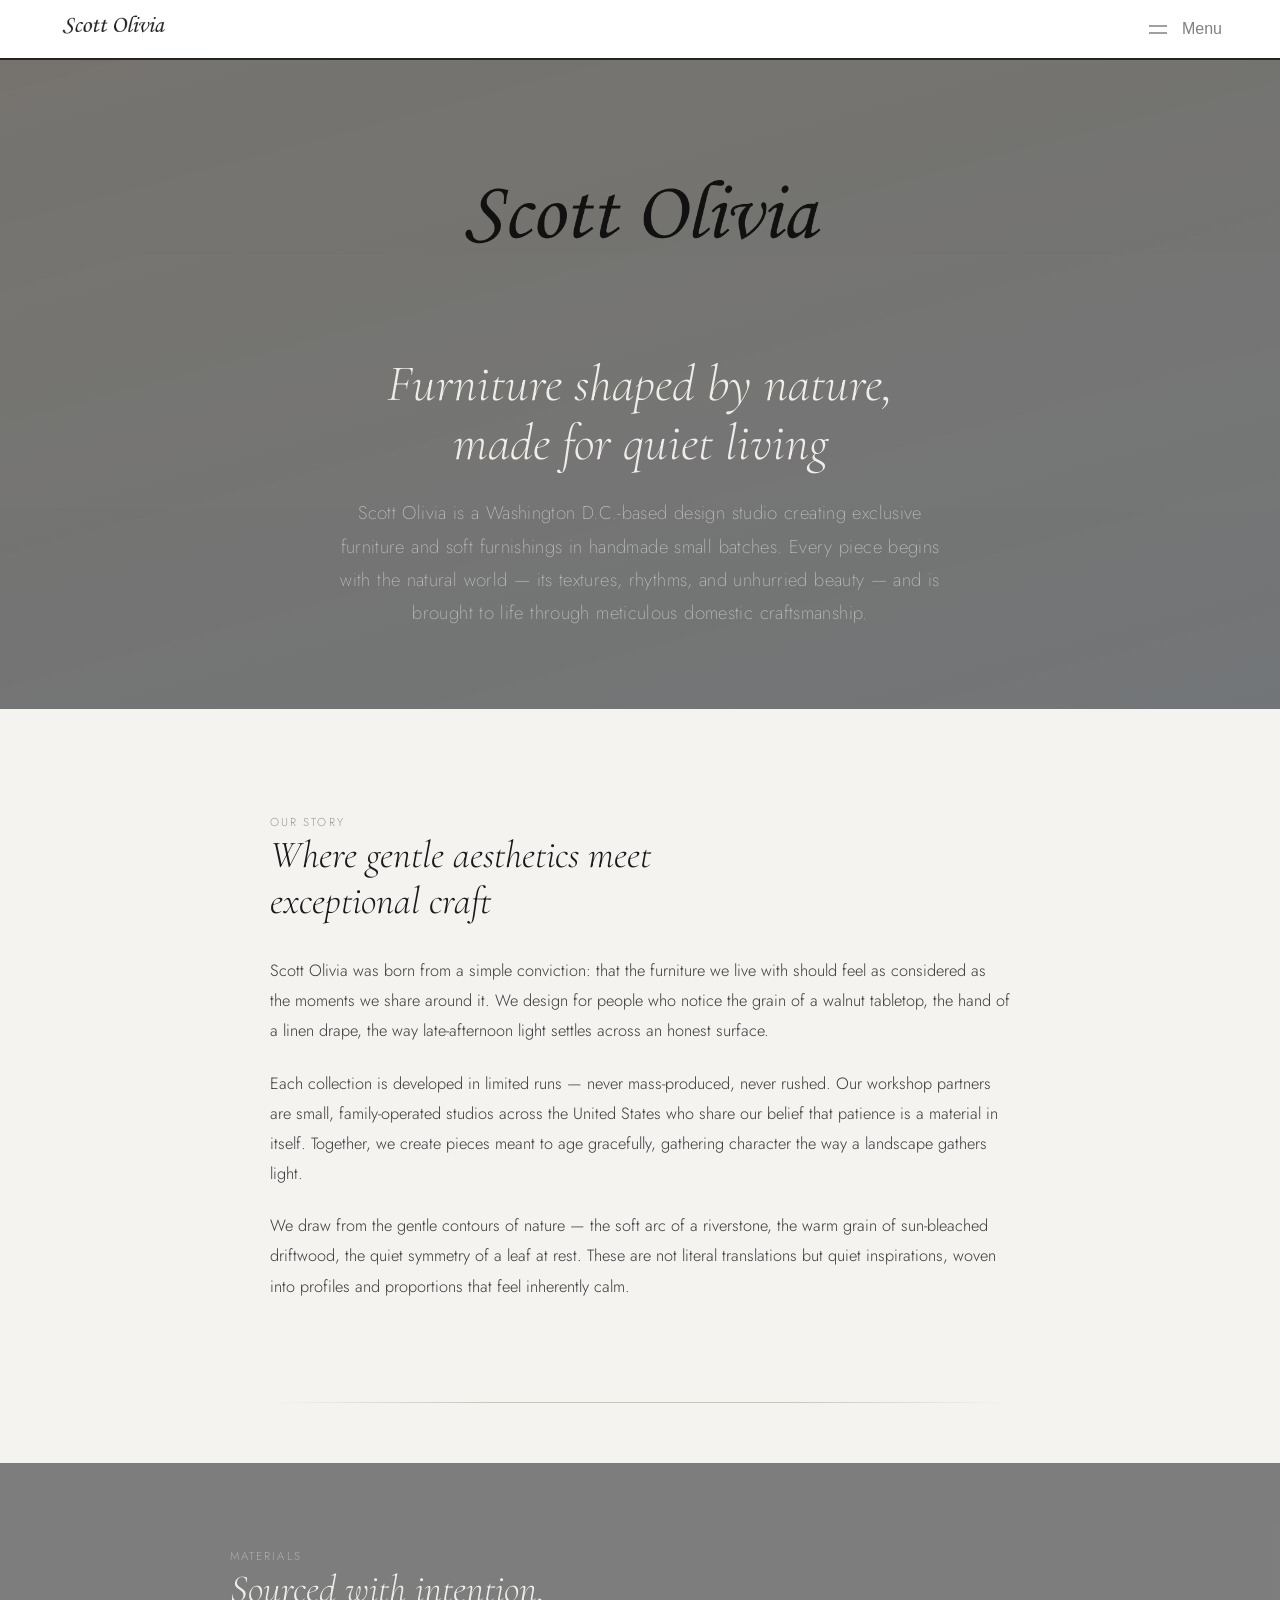
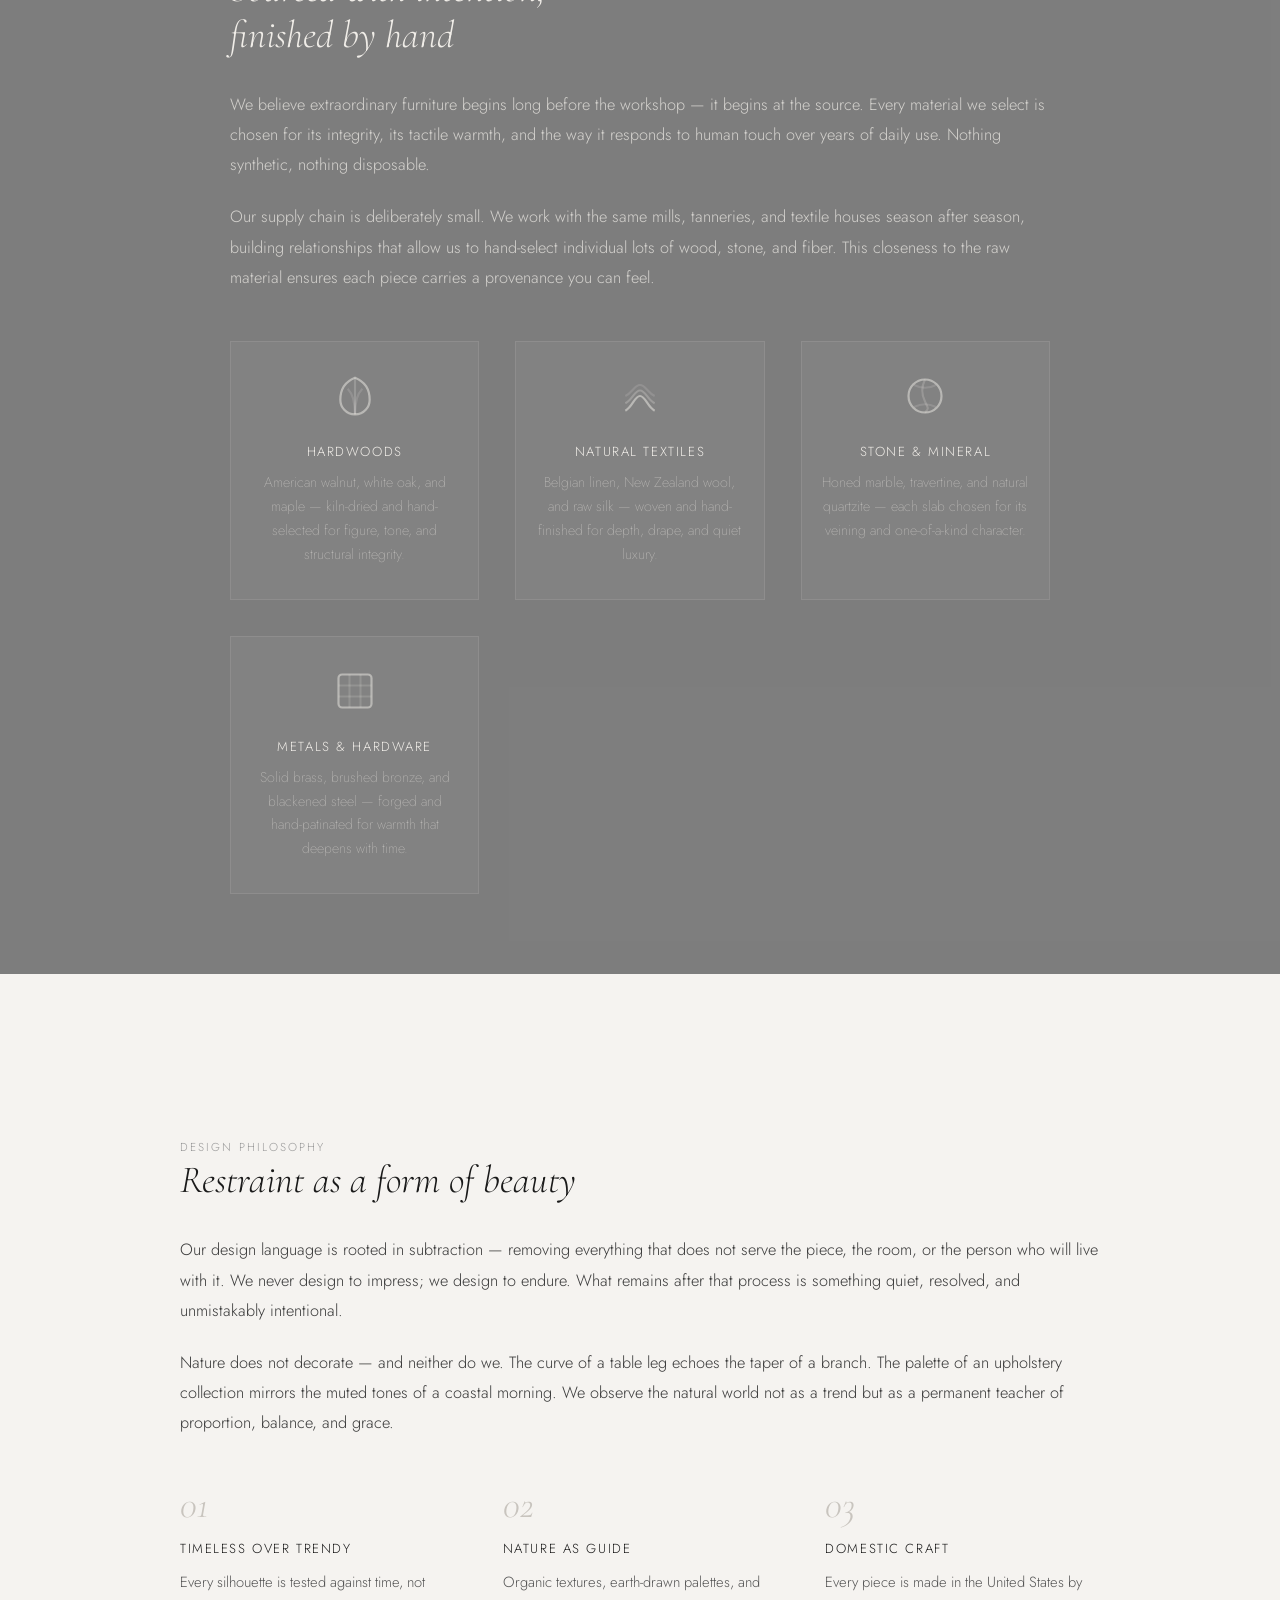
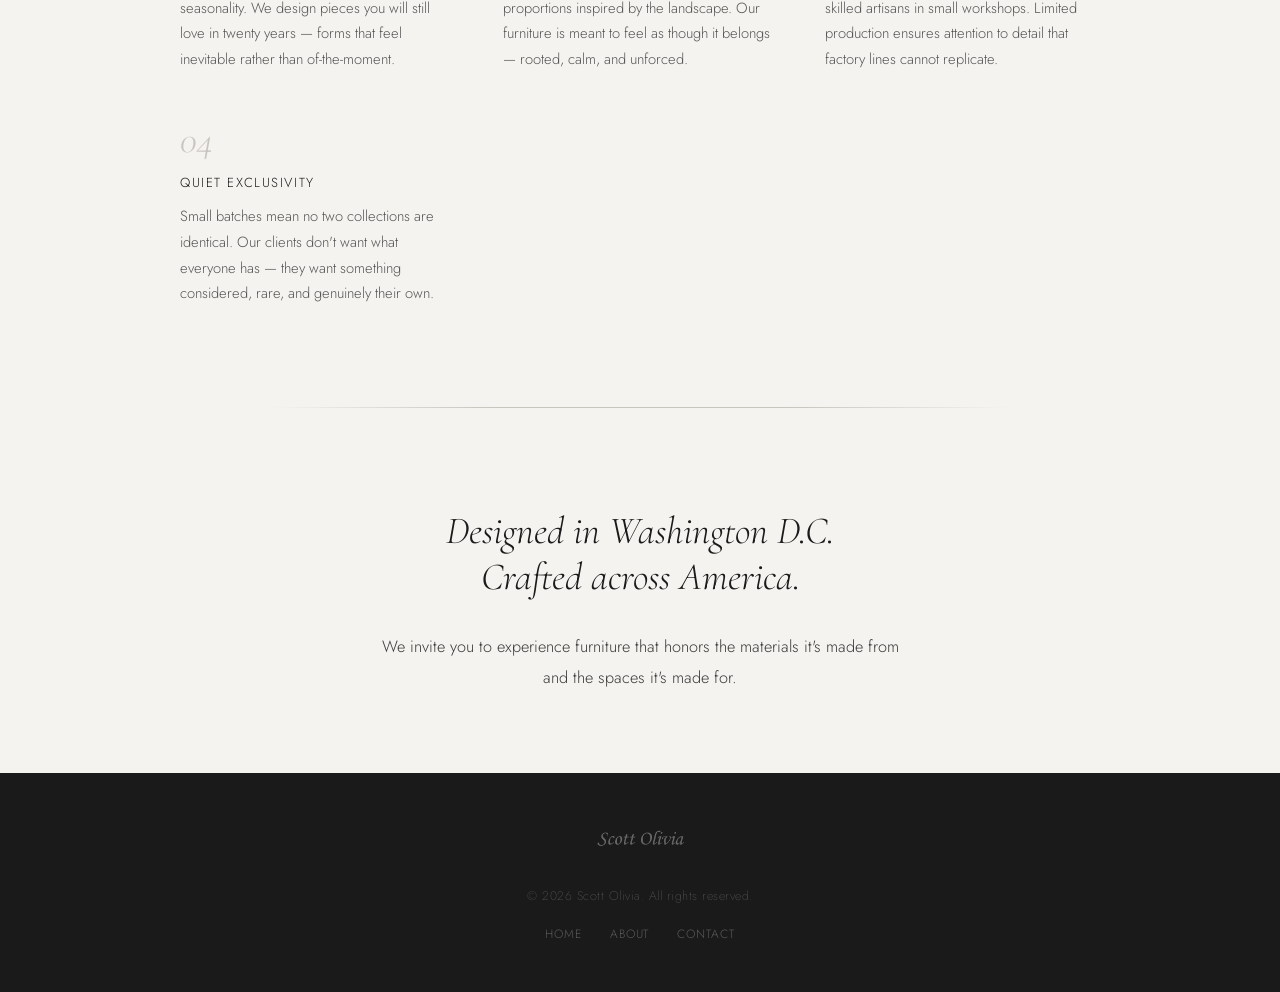
==== about.html @ 2b9fad5e "mobile stable" ====
<!DOCTYPE html>
<html lang="en">
<head>
  <meta charset="UTF-8">
  <meta name="viewport" content="width=device-width, initial-scale=1.0">
  <title>About — Scott Olivia</title>
  <link rel="preconnect" href="https://fonts.googleapis.com">
  <link rel="preconnect" href="https://fonts.gstatic.com" crossorigin>
  <link href="https://fonts.googleapis.com/css2?family=Cormorant+Garamond:ital,wght@0,300;0,400;1,300;1,400&family=Jost:wght@200;300;400&display=swap" rel="stylesheet">

  <style>
    *, *::before, *::after { box-sizing: border-box; margin: 0; padding: 0; -webkit-tap-highlight-color: transparent; }
    html { scroll-behavior: smooth; }
    body {
      font-family: 'Jost', sans-serif;
      font-weight: 300;
      background: #f5f3f0;
      color: #1c1c1c;
      -webkit-font-smoothing: antialiased;
    }

    @keyframes fadeUp {
      from { opacity: 0; transform: translateY(24px); }
      to   { opacity: 1; transform: translateY(0); }
    }

    /* ── MOBILE OVERLAY MENU ── */
    .mobile-overlay {
      display: none;
      position: fixed; inset: 0; z-index: 300;
      background: rgba(30,28,26,0.97);
      flex-direction: column;
      align-items: center;
      justify-content: center;
      gap: 32px;
      opacity: 0;
      transition: opacity 0.3s ease;
      pointer-events: none;
    }
    .mobile-overlay.open {
      opacity: 1;
      pointer-events: all;
    }
    .mobile-overlay a {
      font-family: 'Cormorant Garamond', serif;
      font-style: italic; font-weight: 300;
      font-size: 1.8rem;
      color: #f0ede8;
      text-decoration: none;
      opacity: 0;
      transform: translateY(12px);
      transition: opacity 0.3s ease, transform 0.3s ease, color 0.2s;
    }
    .mobile-overlay.open a {
      opacity: 1;
      transform: translateY(0);
    }
    .mobile-overlay.open a:nth-child(1) { transition-delay: 0.08s; }
    .mobile-overlay.open a:nth-child(2) { transition-delay: 0.14s; }
    .mobile-overlay.open a:nth-child(3) { transition-delay: 0.20s; }
    .mobile-overlay.open a:nth-child(4) { transition-delay: 0.26s; }
    .mobile-overlay a:hover { color: rgba(240,237,232,0.6); }
    .mobile-overlay__close {
      position: absolute; top: 18px; right: 20px;
      background: none; border: none; cursor: pointer;
      color: rgba(240,237,232,0.5); padding: 8px;
      transition: color 0.2s;
    }
    .mobile-overlay__close:hover { color: #f0ede8; }
    .mobile-overlay__close svg { width: 24px; height: 24px; }

    /* ── MOBILE HAMBURGER (hidden on desktop) ── */
    .mobile-menu-btn {
      display: none;
      background: none; border: none; cursor: pointer;
      padding: 8px; color: #808080;
    }
    .mobile-menu-btn svg { width: 22px; height: 22px; }

    /* ── NAV ── */
    nav {
      position: fixed; top: 0; left: 0; right: 0; z-index: 200;
      height: 60px; padding: 0 48px;
      display: flex; align-items: center; justify-content: space-between;
      background-color: rgba(255,255,255,0.97);
      border-bottom: 2px solid #242424;
    }
    .nav__logo { display: flex; align-items: center; }
    .nav__logo a { display: flex; align-items: center; text-decoration: none; }
    .nav__logo img { width: 130px; filter: brightness(0); opacity: 0.88; }
    .nav__links { display: flex; align-items: center; gap: 16px; list-style: none; font-family: sans-serif; color: #626262; }
    .nav-menu {
      display: flex; align-items: center; gap: 30px;
      overflow: hidden; max-width: 0; opacity: 0;
      transition: max-width 0.38s ease, opacity 0.38s ease;
      white-space: nowrap;
    }
    .nav-menu.open { max-width: 520px; opacity: 1; }
    .nav-menu a {
      color: #808080; text-decoration: none;
      opacity: 0; transition: opacity 0.18s ease 0.1s;
      font-size: 15px;
    }
    .nav-menu a:hover { color: #1c1c1c; }
    .nav-menu.open a { opacity: 1; }
    .menu-toggle {
      border: none; background: none; color: #808080;
      cursor: pointer; display: inline-flex; align-items: center;
    }
    .menu-toggle:focus-visible { outline: 1px solid #242424; outline-offset: 3px; }
    .menu-text-open { margin: 0 10px 0 0; display: inline-block; float: left; font-size: 16px; }
    .menu-toggle .hamburger {
      width: 18px; height: 9px; position: relative;
      display: inline-block; color: #a0a0a0; margin: 2px 15px 0 0;
    }
    .menu-toggle .hamburger::before,
    .menu-toggle .hamburger::after {
      content: ''; position: absolute; left: 0; width: 100%; height: 2px;
      background: currentColor; transition: transform 0.25s ease, top 0.25s ease, left 0.25s ease;
      transform-origin: center;
    }
    .menu-toggle .hamburger::before { top: 0; }
    .menu-toggle .hamburger::after { bottom: 0; }
    .menu-toggle.open .hamburger::before { top: 50%; left: 2px; transform: translateY(-50%) rotate(90deg); }
    .menu-toggle.open .hamburger::after { top: 50%; left: 10px; transform: translateY(-50%) rotate(90deg); }

    /* ── PAGE CONTENT ── */
    .page { padding-top: 60px; }

        @media screen and (min-width: 2400px) {
            .hero__logo {
                    max-width: 550px !important;
            }
        }

    /* ── HERO ── */
    .hero {
      position: relative;
      min-height: 70vh;
      display: flex;
      align-items: center;
      justify-content: center;
      background: rgb(120 120 120 / 95%);
      overflow: hidden;
    }
    .hero::before {
      content: '';
      position: absolute; inset: 0;
      background: linear-gradient(165deg, rgba(85,71,44,0.18) 0%, rgba(44,66,85,0.12) 100%);
      z-index: 1;
    }
    .hero__content {
      position: relative; z-index: 2;
      text-align: center;
      max-width: 680px;
      padding: 80px 32px;
      animation: fadeUp 1.2s 0.1s cubic-bezier(0.22, 1, 0.36, 1) both;
    }
    .hero__logo {
      display: block; width: 100%; max-width: 452px; margin: 0 auto 40px;
      filter: brightness(0); opacity: 0.85;
    }
    .hero__title {
      font-family: 'Cormorant Garamond', serif;
      font-weight: 300; font-style: italic;
      font-size: clamp(2.2rem, 4vw, 3.4rem);
      color: #f0ede8;
      line-height: 1.15;
      margin-bottom: 24px;
    }
    .hero__subtitle {
      font-family: 'Jost', sans-serif;
      font-weight: 200;
      font-size: clamp(1rem, 1.6vw, 1.15rem);
      color: rgba(240,237,232,0.7);
      line-height: 1.8;
      letter-spacing: 0.02em;
    }

    /* ── SECTIONS ── */
    .section {
      max-width: 820px;
      margin: 0 auto;
      padding: 100px 40px;
      animation: fadeUp 0.8s cubic-bezier(0.22, 1, 0.36, 1) both;
    }
    .section--wide {
      max-width: 1000px;
    }
    .section__label {
      font-family: 'Jost', sans-serif;
      font-weight: 300;
      font-size: 0.72rem;
      letter-spacing: 0.18em;
      text-transform: uppercase;
      color: #999;
      margin-bottom: 18px;
    }
    .section__heading {
      font-family: 'Cormorant Garamond', serif;
      font-weight: 300; font-style: italic;
      font-size: clamp(1.8rem, 3vw, 2.6rem);
      line-height: 1.2;
      color: #1a1a1a;
      margin-bottom: 32px;
    }
    .section__text {
      font-family: 'Jost', sans-serif;
      font-weight: 300;
      font-size: 1.02rem;
      line-height: 1.85;
      color: #3a3a3a;
      margin-bottom: 22px;
    }
    .section__text:last-child { margin-bottom: 0; }

    /* ── DIVIDER ── */
    .divider {
      max-width: 820px;
      margin: 0 auto;
      padding: 0 40px;
    }
    .divider__line {
      height: 1px;
      background: linear-gradient(90deg, transparent, #c8c4be 30%, #c8c4be 70%, transparent);
    }

    /* ── HIGHLIGHT BAND ── */
    .band {
      background: rgb(120 120 120 / 95%);
      padding: 80px 40px;
      margin: 60px 0;
    }
    .band__inner {
      max-width: 820px;
      margin: 0 auto;
    }
    .band .section__label { color: rgba(240,237,232,0.45); }
    .band .section__heading { color: #f0ede8; }
    .band .section__text { color: rgba(240,237,232,0.75); }

    /* ── MATERIALS GRID ── */
    .materials-grid {
      display: grid;
      grid-template-columns: repeat(auto-fit, minmax(220px, 1fr));
      gap: 36px;
      margin-top: 48px;
    }
    .material-card {
      text-align: center;
      padding: 32px 20px;
      border: 1px solid rgba(240,237,232,0.1);
      background: rgba(255,255,255,0.04);
      transition: background 0.3s;
    }
    .material-card:hover {
      background: rgba(255,255,255,0.08);
    }
    .material-card__icon {
      width: 44px; height: 44px; margin: 0 auto 18px;
      color: rgba(240,237,232,0.5);
    }
    .material-card__name {
      font-family: 'Jost', sans-serif;
      font-weight: 300;
      font-size: 0.82rem;
      letter-spacing: 0.12em;
      text-transform: uppercase;
      color: #f0ede8;
      margin-bottom: 10px;
    }
    .material-card__desc {
      font-family: 'Jost', sans-serif;
      font-weight: 200;
      font-size: 0.88rem;
      line-height: 1.7;
      color: rgba(240,237,232,0.55);
    }

    /* ── PHILOSOPHY PILLARS ── */
    .pillars {
      display: grid;
      grid-template-columns: repeat(auto-fit, minmax(200px, 1fr));
      gap: 48px;
      margin-top: 48px;
    }
    .pillar__number {
      font-family: 'Cormorant Garamond', serif;
      font-weight: 300; font-style: italic;
      font-size: 2.4rem;
      color: #c8c4be;
      line-height: 1;
      margin-bottom: 14px;
    }
    .pillar__title {
      font-family: 'Jost', sans-serif;
      font-weight: 300;
      font-size: 0.82rem;
      letter-spacing: 0.12em;
      text-transform: uppercase;
      color: #1a1a1a;
      margin-bottom: 12px;
    }
    .pillar__text {
      font-family: 'Jost', sans-serif;
      font-weight: 300;
      font-size: 0.92rem;
      line-height: 1.75;
      color: #555;
    }

    /* ── SPECIAL TEXT ── */
    .special-text-one {
      background-color: #55472c73;
      padding: 3px 6px;
      border-radius: 8px;
      color: #ffffff91;
    }
    .special-text-two {
      background-color: #2c425573;
      padding: 3px 6px;
      border-radius: 8px;
      color: #ffffff91;
    }

    /* ── FOOTER ── */
    .site-footer {
      background: #1a1a1a;
      padding: 48px 40px;
      text-align: center;
    }
    .footer__logo {
      width: 110px;
      filter: brightness(0) invert(1);
      opacity: 0.35;
      margin-bottom: 18px;
    }
    .footer__text {
      font-family: 'Jost', sans-serif;
      font-weight: 200;
      font-size: 0.78rem;
      color: rgba(240,237,232,0.3);
      letter-spacing: 0.04em;
    }
    .footer__links {
      margin-top: 16px;
      display: flex;
      justify-content: center;
      gap: 28px;
      list-style: none;
    }
    .footer__links a {
      font-family: 'Jost', sans-serif;
      font-weight: 300;
      font-size: 0.75rem;
      letter-spacing: 0.08em;
      text-transform: uppercase;
      color: rgba(240,237,232,0.3);
      text-decoration: none;
      transition: color 0.2s;
    }
    .footer__links a:hover { color: rgba(240,237,232,0.6); }

    /* ── RESPONSIVE ── */
    @media (max-width: 900px) {
      .section { padding: 64px 28px; }
      .band { padding: 56px 28px; }
      .materials-grid { grid-template-columns: 1fr 1fr; gap: 24px; }
      .pillars { grid-template-columns: 1fr; gap: 36px; }
    }
    @media (max-width: 640px) {
      nav { padding: 0 20px; height: 54px; }
      .nav__links { display: none; }
      .mobile-menu-btn { display: flex; align-items: center; }
      .mobile-overlay { display: flex; }
      .hero { min-height: 55vh; }
      .hero__content { padding: 56px 24px; }
      .section { padding: 48px 20px; }
      .band { padding: 40px 20px; }
      .materials-grid { grid-template-columns: 1fr; gap: 20px; }
    }
  </style>
</head>
<body>

  <nav>
    <span class="nav__logo"><a href="big-screen.html"><img src="logo/big-text.png" alt="Scott Olivia"></a></span>
    <button class="mobile-menu-btn" id="mobileMenuBtn" aria-label="Open menu">
      <svg viewBox="0 0 24 24" fill="none" stroke="currentColor" stroke-width="2" stroke-linecap="round">
        <line x1="3" y1="6" x2="21" y2="6"/><line x1="3" y1="12" x2="21" y2="12"/><line x1="3" y1="18" x2="21" y2="18"/>
      </svg>
    </button>
    <ul class="nav__links">
      <li>
        <div class="nav-menu" id="mainMenu" aria-expanded="false">
          <a href="#about">About</a>
          <a href="#materials">Materials</a>
          <a href="#design-philosophy">Design Philosophy</a>
          <a href="contact.html">Contact</a>
        </div>
      </li>
      <li>
        <button class="menu-toggle" id="menuToggle" aria-expanded="false" aria-controls="mainMenu">
          <span class="hamburger"></span>
          <span class="menu-text-open">Menu</span>
        </button>
      </li>
    </ul>
  </nav>

  <!-- Mobile fullscreen overlay menu -->
  <div class="mobile-overlay" id="mobileOverlay">
    <button class="mobile-overlay__close" id="mobileOverlayClose" aria-label="Close menu">
      <svg viewBox="0 0 24 24" fill="none" stroke="currentColor" stroke-width="2" stroke-linecap="round">
        <line x1="18" y1="6" x2="6" y2="18"/><line x1="6" y1="6" x2="18" y2="18"/>
      </svg>
    </button>
    <a href="#about">About</a>
    <a href="#materials">Materials</a>
    <a href="#design-philosophy">Design Philosophy</a>
    <a href="contact.html">Contact</a>
  </div>

  <div class="page">

    <!-- ═══════════ HERO ═══════════ -->
    <section class="hero" id="about">
      <div class="hero__content">
        <img class="hero__logo" src="logo/big-text.png" alt="Scott Olivia">
        <h1 class="hero__title">Furniture shaped by nature,<br>made for quiet living</h1>
        <p class="hero__subtitle">Scott Olivia is a Washington D.C.-based design studio creating exclusive furniture and soft furnishings in handmade small batches. Every piece begins with the natural world — its textures, rhythms, and unhurried beauty — and is brought to life through meticulous domestic craftsmanship.</p>
      </div>
    </section>

    <!-- ═══════════ OUR STORY ═══════════ -->
    <section class="section" id="our-story">
      <span class="section__label">Our Story</span>
      <h2 class="section__heading">Where gentle aesthetics meet <br>exceptional craft</h2>
      <p class="section__text">Scott Olivia was born from a simple conviction: that the furniture we live with should feel as considered as the moments we share around it. We design for people who notice the grain of a walnut tabletop, the hand of a linen drape, the way late-afternoon light settles across an honest surface.</p>
      <p class="section__text">Each collection is developed in limited runs — never mass-produced, never rushed. Our workshop partners are small, family-operated studios across the United States who share our belief that patience is a material in itself. Together, we create pieces meant to age gracefully, gathering character the way a landscape gathers light.</p>
      <p class="section__text">We draw from the gentle contours of nature — the soft arc of a riverstone, the warm grain of sun-bleached driftwood, the quiet symmetry of a leaf at rest. These are not literal translations but quiet inspirations, woven into profiles and proportions that feel inherently calm.</p>
    </section>

    <div class="divider"><div class="divider__line"></div></div>

    <!-- ═══════════ MATERIALS ═══════════ -->
    <div class="band" id="materials">
      <div class="band__inner">
        <span class="section__label">Materials</span>
        <h2 class="section__heading">Sourced with intention,<br>finished by hand</h2>
        <p class="section__text">We believe extraordinary furniture begins long before the workshop — it begins at the source. Every material we select is chosen for its integrity, its tactile warmth, and the way it responds to human touch over years of daily use. Nothing synthetic, nothing disposable.</p>
        <p class="section__text">Our supply chain is deliberately small. We work with the same mills, tanneries, and textile houses season after season, building relationships that allow us to hand-select individual lots of wood, stone, and fiber. This closeness to the raw material ensures each piece carries a provenance you can feel.</p>

        <div class="materials-grid">
          <div class="material-card">
            <svg class="material-card__icon" viewBox="0 0 24 24" fill="none" stroke="currentColor" stroke-width="1.2">
              <path d="M12 2C7 4 4 8 4 14c0 4 3 8 8 8s8-4 8-8c0-6-3-10-8-12z"/>
              <path d="M12 2v20" opacity="0.4"/>
              <path d="M8 8c2 2 4 6 4 14" opacity="0.3"/>
              <path d="M16 8c-2 2-4 6-4 14" opacity="0.3"/>
            </svg>
            <h3 class="material-card__name">Hardwoods</h3>
            <p class="material-card__desc">American walnut, white oak, and maple — kiln-dried and hand-selected for figure, tone, and structural integrity.</p>
          </div>
          <div class="material-card">
            <svg class="material-card__icon" viewBox="0 0 24 24" fill="none" stroke="currentColor" stroke-width="1.2">
              <path d="M4 20c4-2 5-8 8-8s4 6 8 8"/>
              <path d="M4 16c4-2 5-7 8-7s4 5 8 7" opacity="0.5"/>
              <path d="M4 12c4-2 5-6 8-6s4 4 8 6" opacity="0.3"/>
            </svg>
            <h3 class="material-card__name">Natural Textiles</h3>
            <p class="material-card__desc">Belgian linen, New Zealand wool, and raw silk — woven and hand-finished for depth, drape, and quiet luxury.</p>
          </div>
          <div class="material-card">
            <svg class="material-card__icon" viewBox="0 0 24 24" fill="none" stroke="currentColor" stroke-width="1.2">
              <circle cx="12" cy="12" r="9"/>
              <path d="M12 3c-2 4-2 8 0 12s2 4 0 6" opacity="0.4"/>
              <path d="M6 6c4 2 8 2 12 0" opacity="0.3"/>
              <path d="M6 18c4-2 8-2 12 0" opacity="0.3"/>
            </svg>
            <h3 class="material-card__name">Stone &amp; Mineral</h3>
            <p class="material-card__desc">Honed marble, travertine, and natural quartzite — each slab chosen for its veining and one-of-a-kind character.</p>
          </div>
          <div class="material-card">
            <svg class="material-card__icon" viewBox="0 0 24 24" fill="none" stroke="currentColor" stroke-width="1.2">
              <rect x="3" y="3" width="18" height="18" rx="2"/>
              <line x1="3" y1="9" x2="21" y2="9" opacity="0.3"/>
              <line x1="3" y1="15" x2="21" y2="15" opacity="0.3"/>
              <line x1="9" y1="3" x2="9" y2="21" opacity="0.3"/>
              <line x1="15" y1="3" x2="15" y2="21" opacity="0.3"/>
            </svg>
            <h3 class="material-card__name">Metals &amp; Hardware</h3>
            <p class="material-card__desc">Solid brass, brushed bronze, and blackened steel — forged and hand-patinated for warmth that deepens with time.</p>
          </div>
        </div>
      </div>
    </div>

    <!-- ═══════════ DESIGN PHILOSOPHY ═══════════ -->
    <section class="section section--wide" id="design-philosophy">
      <span class="section__label">Design Philosophy</span>
      <h2 class="section__heading">Restraint as a form of beauty</h2>
      <p class="section__text">Our design language is rooted in subtraction — removing everything that does not serve the piece, the room, or the person who will live with it. We never design to impress; we design to endure. What remains after that process is something quiet, resolved, and unmistakably intentional.</p>
      <p class="section__text">Nature does not decorate — and neither do we. The curve of a table leg echoes the taper of a branch. The palette of an upholstery collection mirrors the muted tones of a coastal morning. We observe the natural world not as a trend but as a permanent teacher of proportion, balance, and grace.</p>

      <div class="pillars">
        <div>
          <div class="pillar__number">01</div>
          <h3 class="pillar__title">Timeless over Trendy</h3>
          <p class="pillar__text">Every silhouette is tested against time, not seasonality. We design pieces you will still love in twenty years — forms that feel inevitable rather than of-the-moment.</p>
        </div>
        <div>
          <div class="pillar__number">02</div>
          <h3 class="pillar__title">Nature as Guide</h3>
          <p class="pillar__text">Organic textures, earth-drawn palettes, and proportions inspired by the landscape. Our furniture is meant to feel as though it belongs — rooted, calm, and unforced.</p>
        </div>
        <div>
          <div class="pillar__number">03</div>
          <h3 class="pillar__title">Domestic Craft</h3>
          <p class="pillar__text">Every piece is made in the United States by skilled artisans in small workshops. Limited production ensures attention to detail that factory lines cannot replicate.</p>
        </div>
        <div>
          <div class="pillar__number">04</div>
          <h3 class="pillar__title">Quiet Exclusivity</h3>
          <p class="pillar__text">Small batches mean no two collections are identical. Our clients don't want what everyone has — they want something considered, rare, and genuinely their own.</p>
        </div>
      </div>
    </section>

    <div class="divider"><div class="divider__line"></div></div>

    <!-- ═══════════ CLOSING ═══════════ -->
    <section class="section" style="text-align: center; padding-bottom: 80px;">
      <h2 class="section__heading">Designed in Washington D.C.<br>Crafted across America.</h2>
      <p class="section__text" style="max-width: 540px; margin: 0 auto;">We invite you to experience furniture that honors the materials it's made from and the spaces it's made for.</p>
    </section>

    <!-- ═══════════ FOOTER ═══════════ -->
    <footer class="site-footer">
      <img class="footer__logo" src="logo/big-text.png" alt="Scott Olivia">
      <p class="footer__text">&copy; 2026 Scott Olivia. All rights reserved.</p>
      <ul class="footer__links">
        <li><a href="big-screen.html">Home</a></li>
        <li><a href="about.html">About</a></li>
        <li><a href="contact.html">Contact</a></li>
      </ul>
    </footer>

  </div>

  <script>
  /* ── Menu toggle (same as main page) ── */
  const menuToggle = document.getElementById('menuToggle');
  const menuNav = document.getElementById('mainMenu');
  const menuLinks = menuNav.querySelectorAll('a');

  function toggleMenu() {
    const isOpen = !menuNav.classList.contains('open');
    menuNav.classList.toggle('open', isOpen);
    menuToggle.classList.toggle('open', isOpen);
    menuToggle.setAttribute('aria-expanded', String(isOpen));
    menuNav.setAttribute('aria-expanded', String(isOpen));
  }
  function closeMenu() {
    menuNav.classList.remove('open');
    menuToggle.classList.remove('open');
    menuToggle.setAttribute('aria-expanded', 'false');
    menuNav.setAttribute('aria-expanded', 'false');
  }
  menuToggle.addEventListener('click', toggleMenu);
  menuLinks.forEach(link => link.addEventListener('click', closeMenu));
  document.addEventListener('keydown', e => {
    if (e.key === 'Escape' && menuNav.classList.contains('open')) closeMenu();
  });

  /* ── Mobile overlay menu ── */
  const mobileMenuBtn = document.getElementById('mobileMenuBtn');
  const mobileOverlay = document.getElementById('mobileOverlay');
  const mobileOverlayClose = document.getElementById('mobileOverlayClose');
  const mobileOverlayLinks = mobileOverlay.querySelectorAll('a');

  function openMobileMenu() { mobileOverlay.classList.add('open'); document.body.style.overflow = 'hidden'; }
  function closeMobileMenu() { mobileOverlay.classList.remove('open'); document.body.style.overflow = ''; }

  mobileMenuBtn.addEventListener('click', openMobileMenu);
  mobileOverlayClose.addEventListener('click', closeMobileMenu);
  mobileOverlayLinks.forEach(a => a.addEventListener('click', closeMobileMenu));
  document.addEventListener('keydown', e => {
    if (e.key === 'Escape' && mobileOverlay.classList.contains('open')) closeMobileMenu();
  });

  /* ── Scroll-triggered fade-in ── */
  const sections = document.querySelectorAll('.section, .band');
  const observer = new IntersectionObserver((entries) => {
    entries.forEach(entry => {
      if (entry.isIntersecting) {
        entry.target.style.animationPlayState = 'running';
        observer.unobserve(entry.target);
      }
    });
  }, { threshold: 0.12 });
  sections.forEach(s => {
    s.style.animationPlayState = 'paused';
    observer.observe(s);
  });
  </script>

</body>
</html>
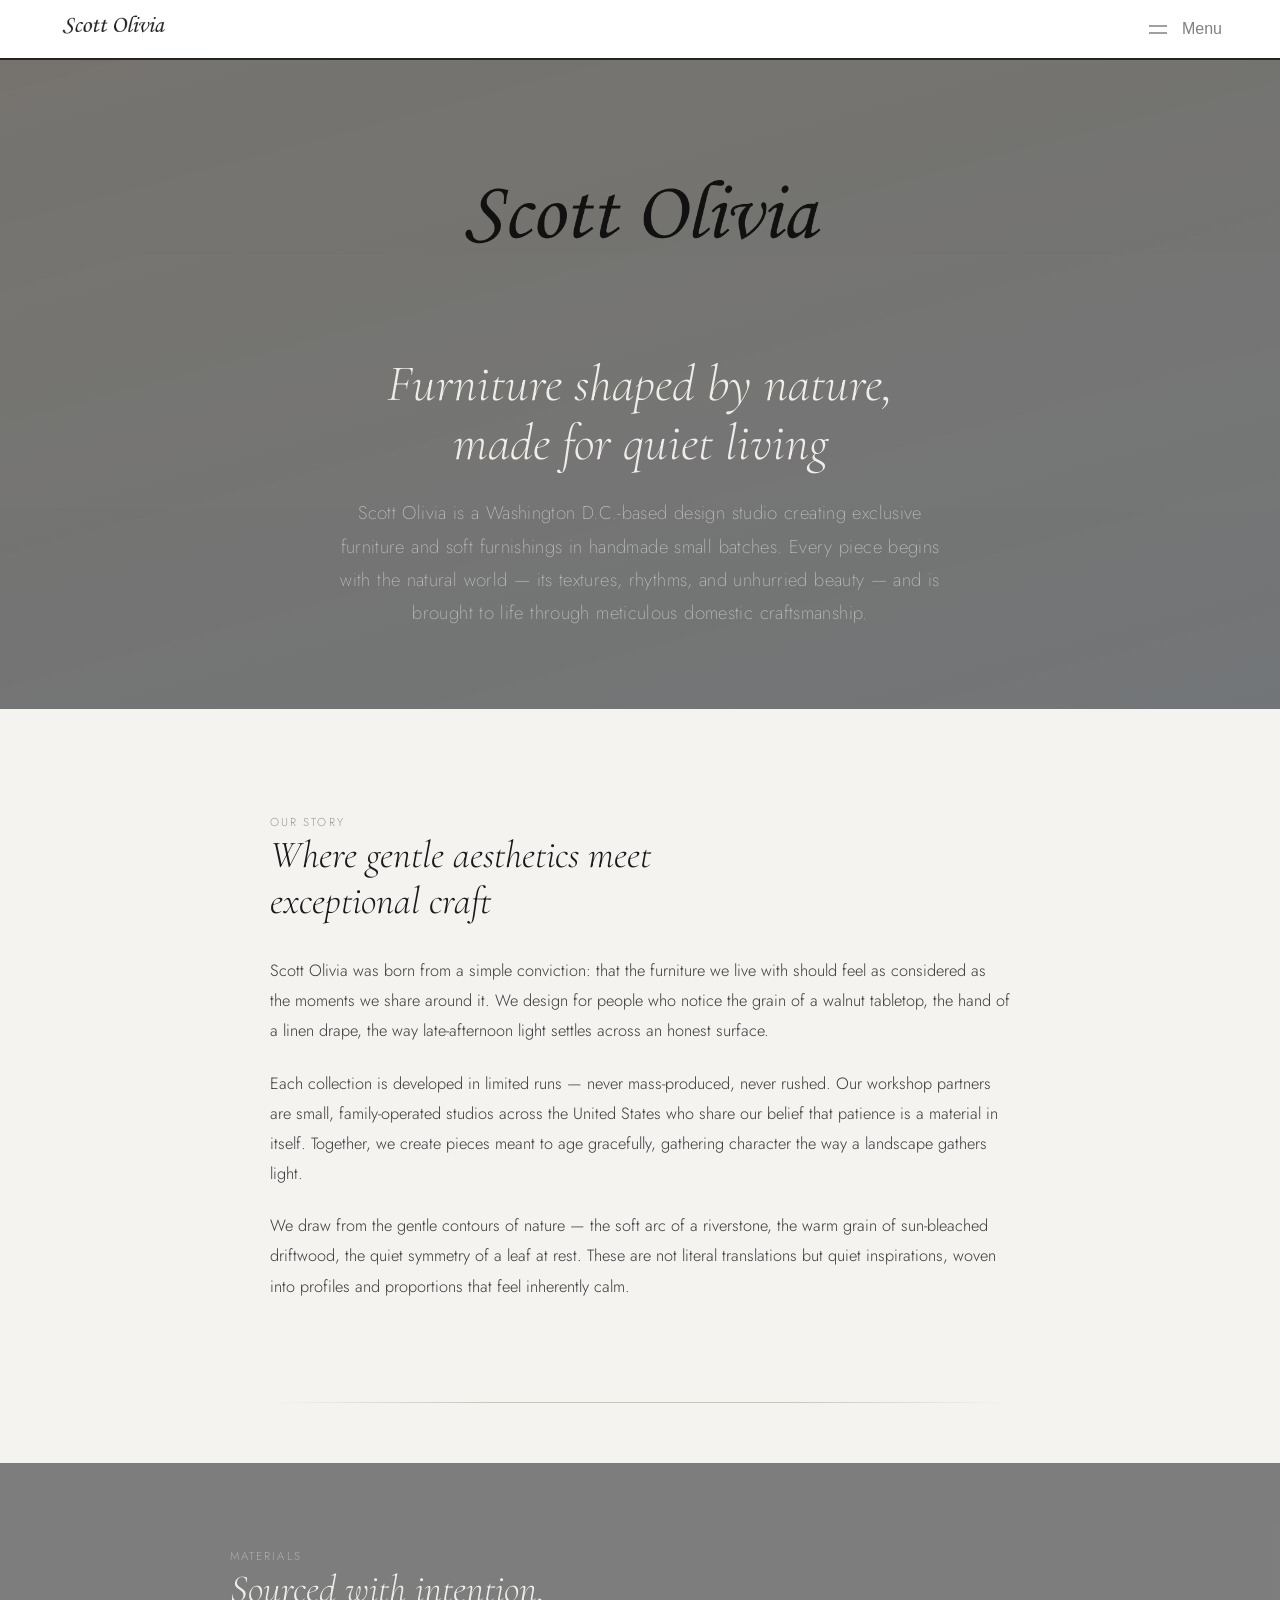
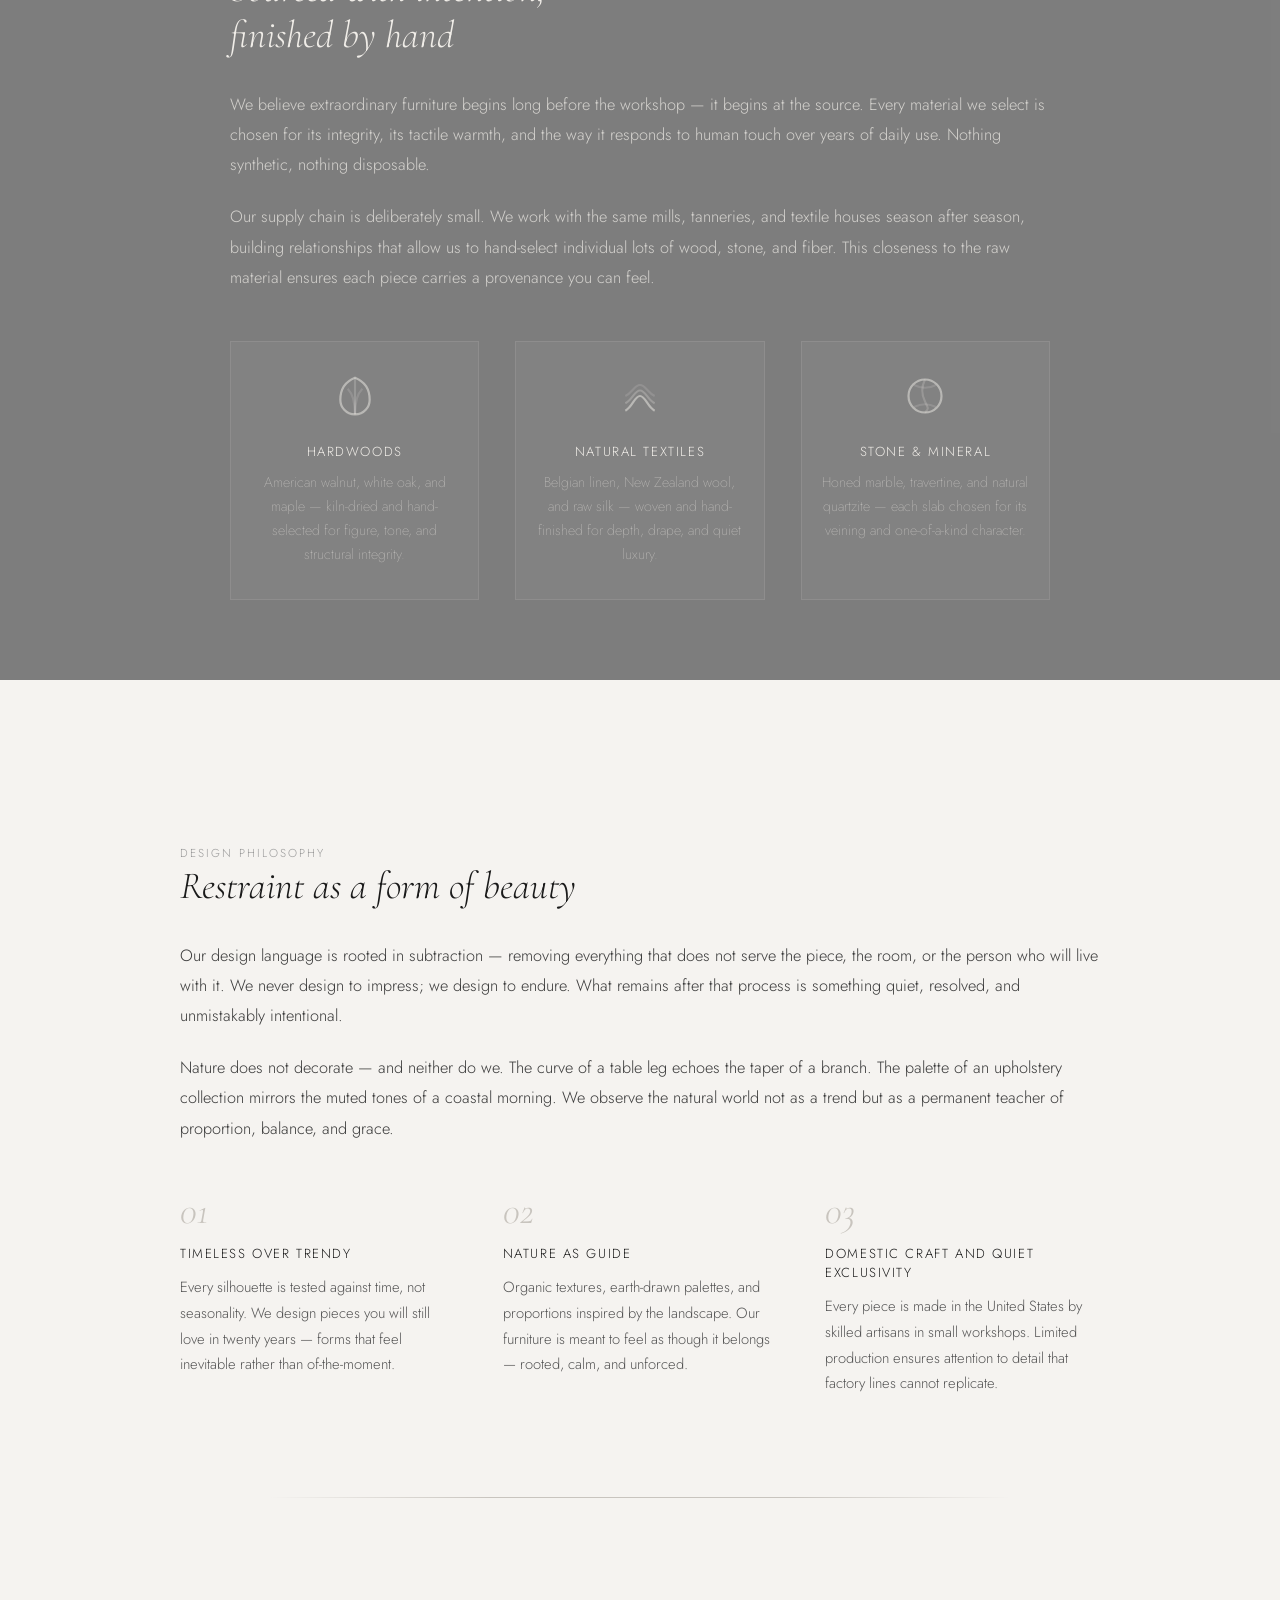
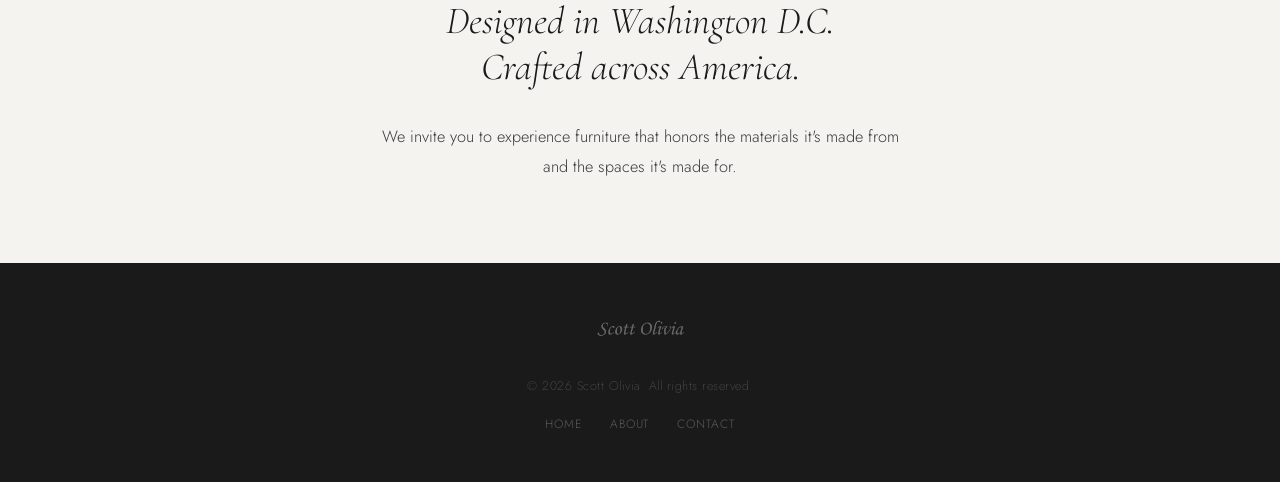
==== commit 4e32a295: "style updates" ====
--- a/about.html
+++ b/about.html
@@ -481,7 +481,7 @@
             <h3 class="material-card__name">Stone &amp; Mineral</h3>
             <p class="material-card__desc">Honed marble, travertine, and natural quartzite — each slab chosen for its veining and one-of-a-kind character.</p>
           </div>
-          <div class="material-card">
+          <!-- <div class="material-card">
             <svg class="material-card__icon" viewBox="0 0 24 24" fill="none" stroke="currentColor" stroke-width="1.2">
               <rect x="3" y="3" width="18" height="18" rx="2"/>
               <line x1="3" y1="9" x2="21" y2="9" opacity="0.3"/>
@@ -491,7 +491,7 @@
             </svg>
             <h3 class="material-card__name">Metals &amp; Hardware</h3>
             <p class="material-card__desc">Solid brass, brushed bronze, and blackened steel — forged and hand-patinated for warmth that deepens with time.</p>
-          </div>
+          </div> -->
         </div>
       </div>
     </div>
@@ -516,14 +516,14 @@
         </div>
         <div>
           <div class="pillar__number">03</div>
-          <h3 class="pillar__title">Domestic Craft</h3>
+          <h3 class="pillar__title">Domestic Craft and Quiet Exclusivity</h3>
           <p class="pillar__text">Every piece is made in the United States by skilled artisans in small workshops. Limited production ensures attention to detail that factory lines cannot replicate.</p>
         </div>
-        <div>
+        <!-- <div>
           <div class="pillar__number">04</div>
           <h3 class="pillar__title">Quiet Exclusivity</h3>
           <p class="pillar__text">Small batches mean no two collections are identical. Our clients don't want what everyone has — they want something considered, rare, and genuinely their own.</p>
-        </div>
+        </div> -->
       </div>
     </section>
 
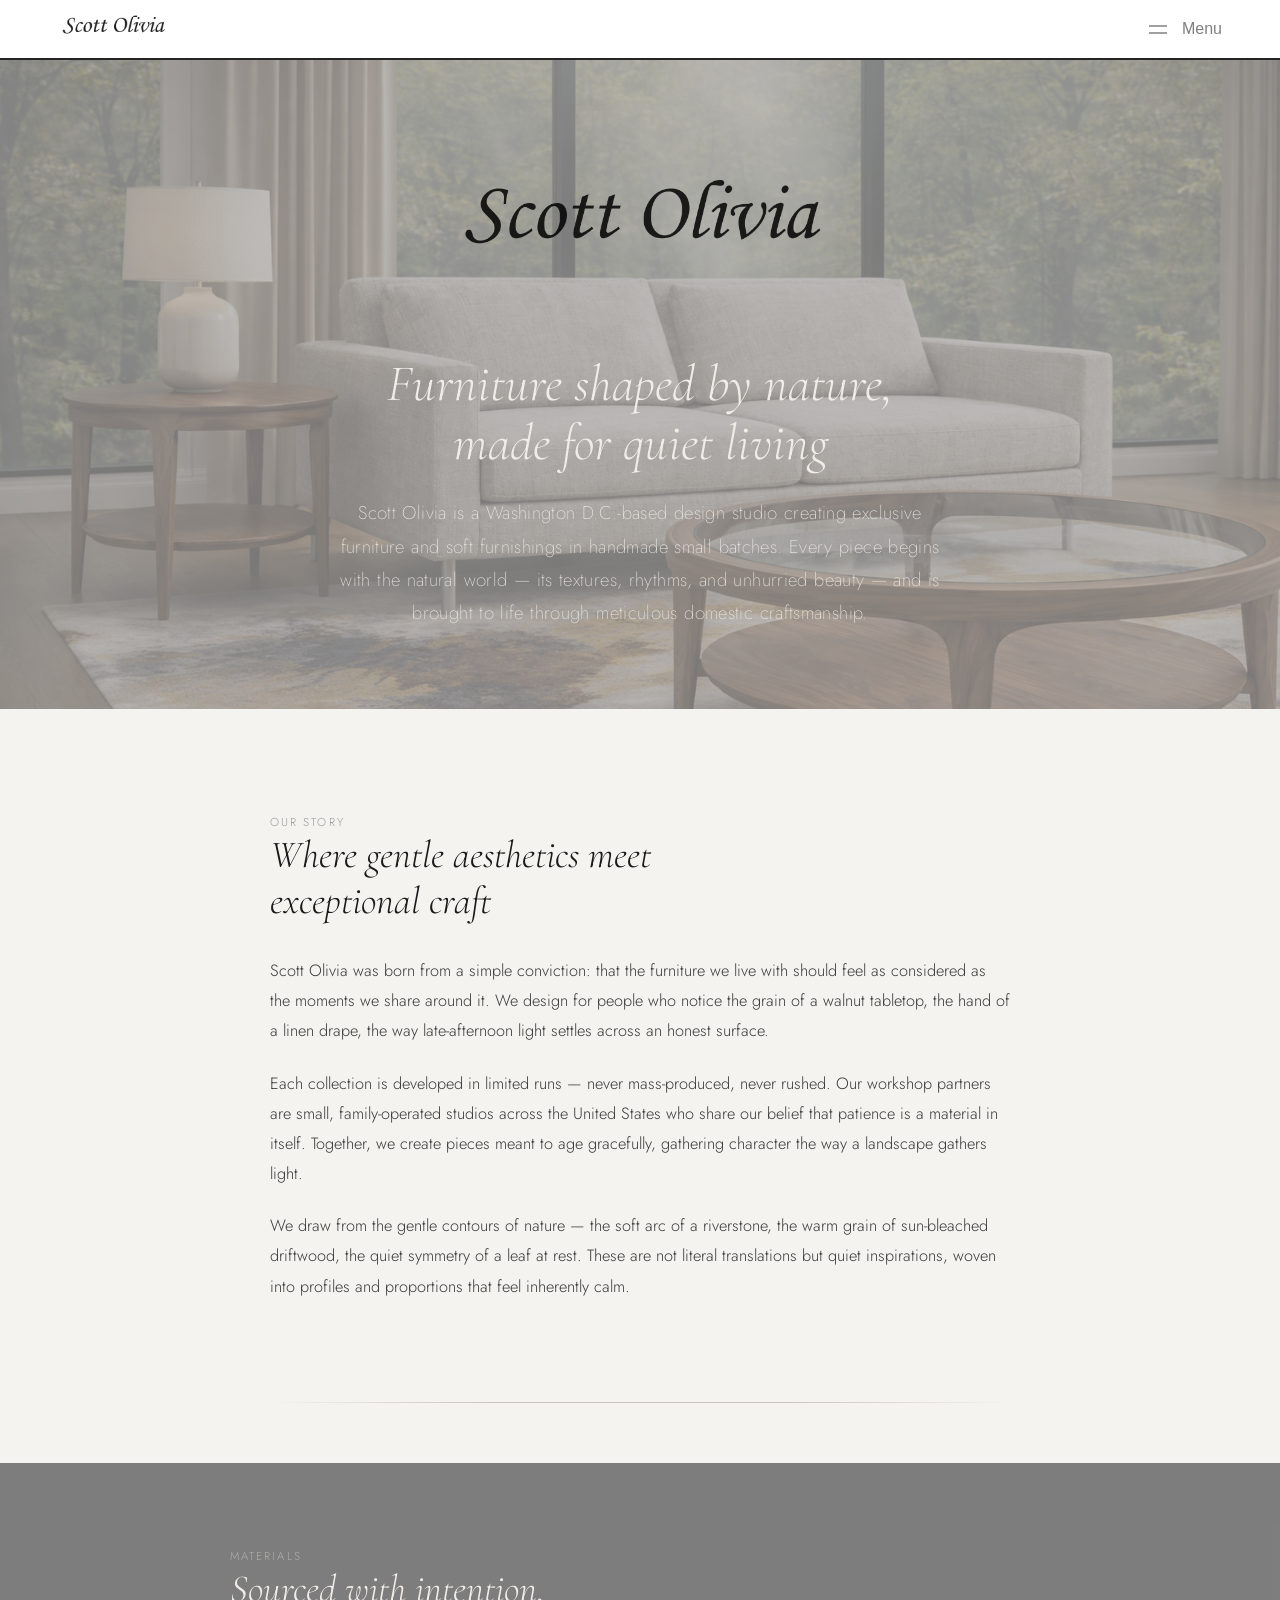
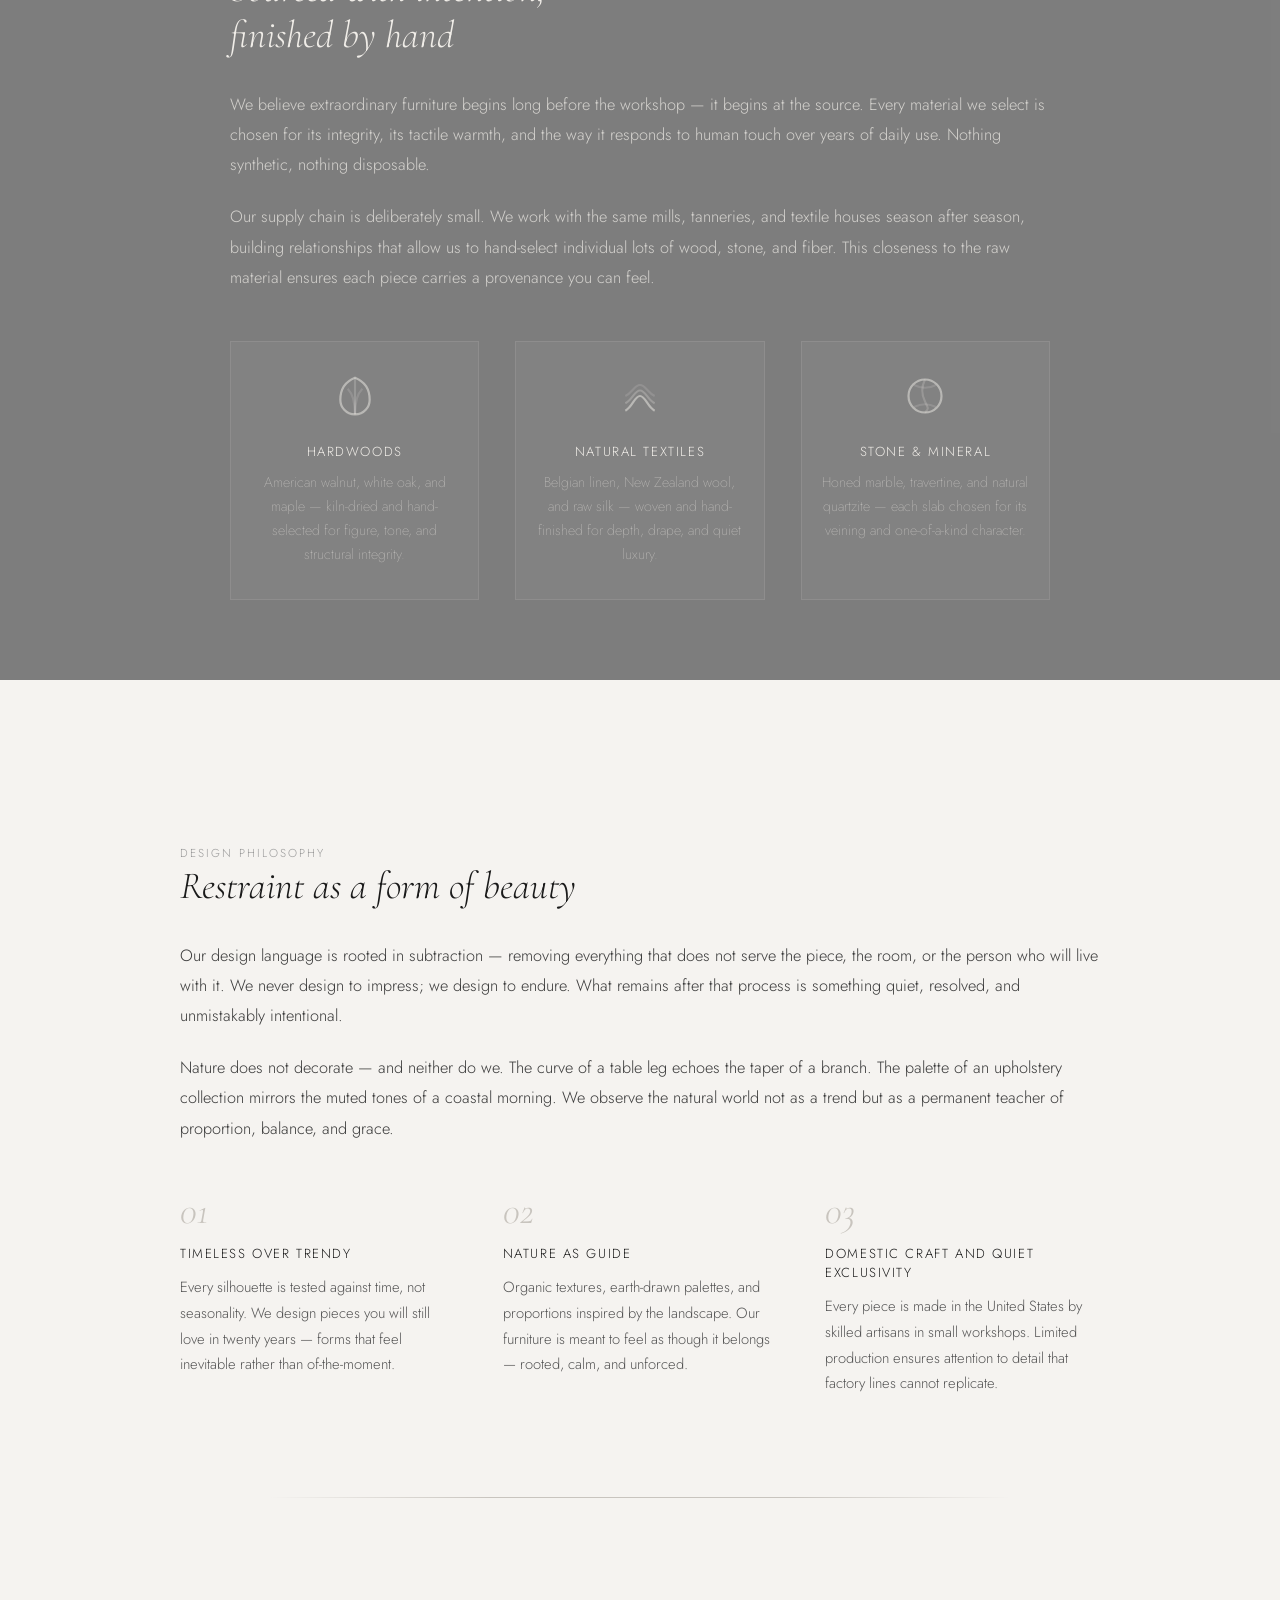
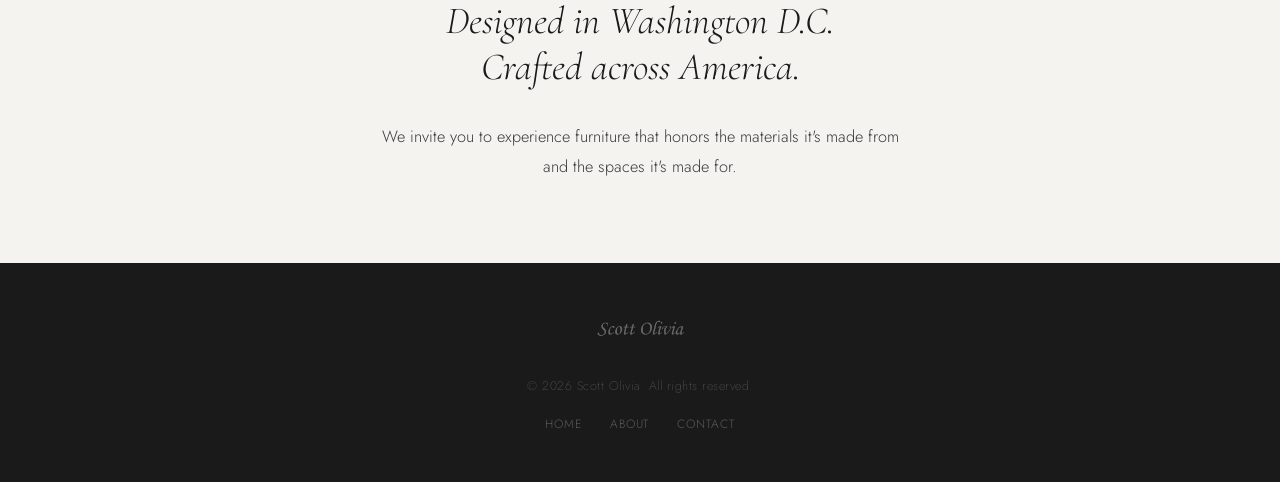
==== commit 99619a9b: "big screen css" ====
--- a/about.html
+++ b/about.html
@@ -140,22 +140,36 @@
       display: flex;
       align-items: center;
       justify-content: center;
-      background: rgb(120 120 120 / 95%);
       overflow: hidden;
     }
     .hero::before {
-      content: '';
-      position: absolute; inset: 0;
-      background: linear-gradient(165deg, rgba(85,71,44,0.18) 0%, rgba(44,66,85,0.12) 100%);
-      z-index: 1;
+    content: '';
+    position: absolute;
+    inset: 0;
+    background: rgb(120 120 120 / 45%);
+    z-index: 1;
     }
     .hero__content {
-      position: relative; z-index: 2;
-      text-align: center;
-      max-width: 680px;
-      padding: 80px 32px;
-      animation: fadeUp 1.2s 0.1s cubic-bezier(0.22, 1, 0.36, 1) both;
-    }
+    position: relative;
+    z-index: 2;
+    text-align: center;
+    max-width: 680px;
+    padding: 80px 32px;
+    animation: fadeUp 1.2s 0.1s cubic-bezier(0.22, 1, 0.36, 1) both;
+    }
+    section#about::after {
+    content: "";
+    background-image: url(img/4.png);
+    background-size: cover;
+    /* background-position: center; */
+    opacity: .5;
+    position: absolute;
+    top: 0px;
+    left: 0;
+    width: 100%;
+    height: 100%;
+    z-index: -1;
+}
     .hero__logo {
       display: block; width: 100%; max-width: 452px; margin: 0 auto 40px;
       filter: brightness(0); opacity: 0.85;
@@ -172,9 +186,15 @@
       font-family: 'Jost', sans-serif;
       font-weight: 200;
       font-size: clamp(1rem, 1.6vw, 1.15rem);
-      color: rgba(240,237,232,0.7);
+      color:rgba(240,237,232,0.99);
       line-height: 1.8;
       letter-spacing: 0.02em;
+    }
+
+    section#about {
+          background-image: none !important;
+    position: relative;
+    overflow: hidden;
     }
 
     /* ── SECTIONS ── */
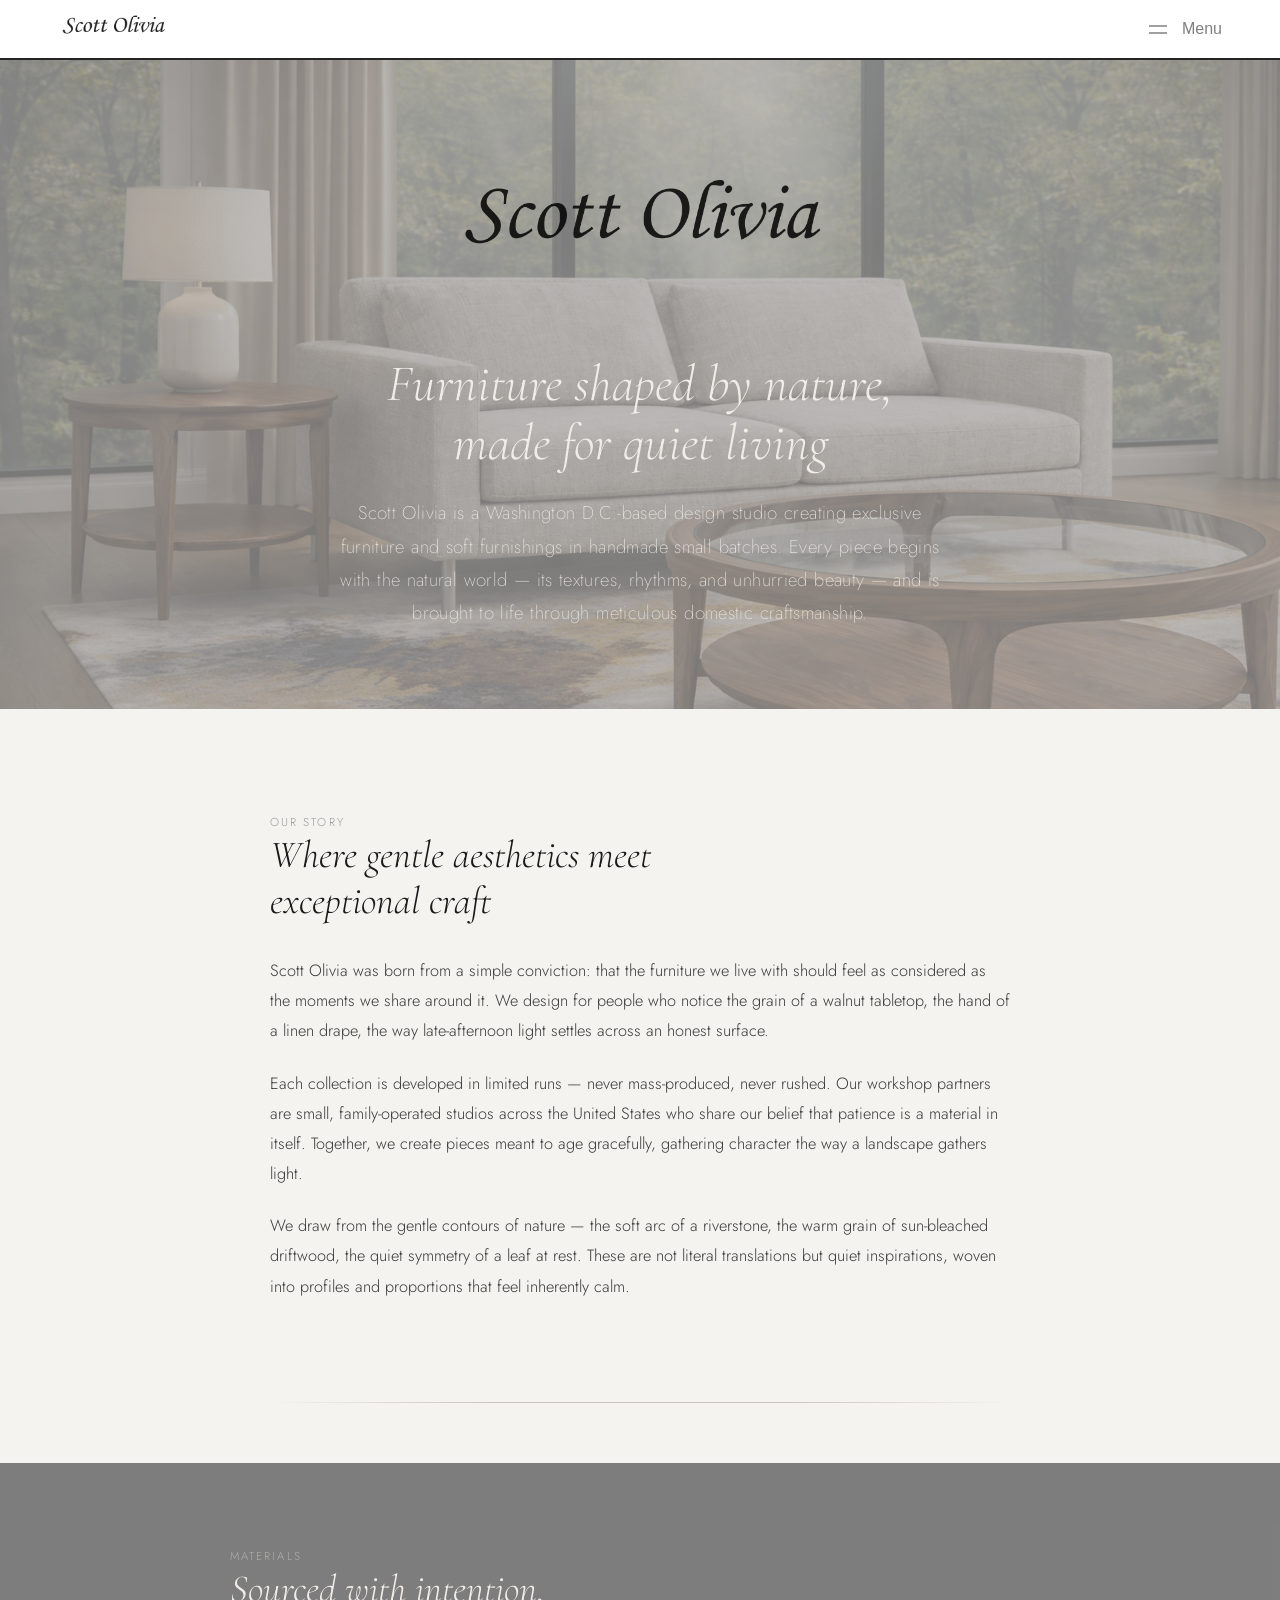
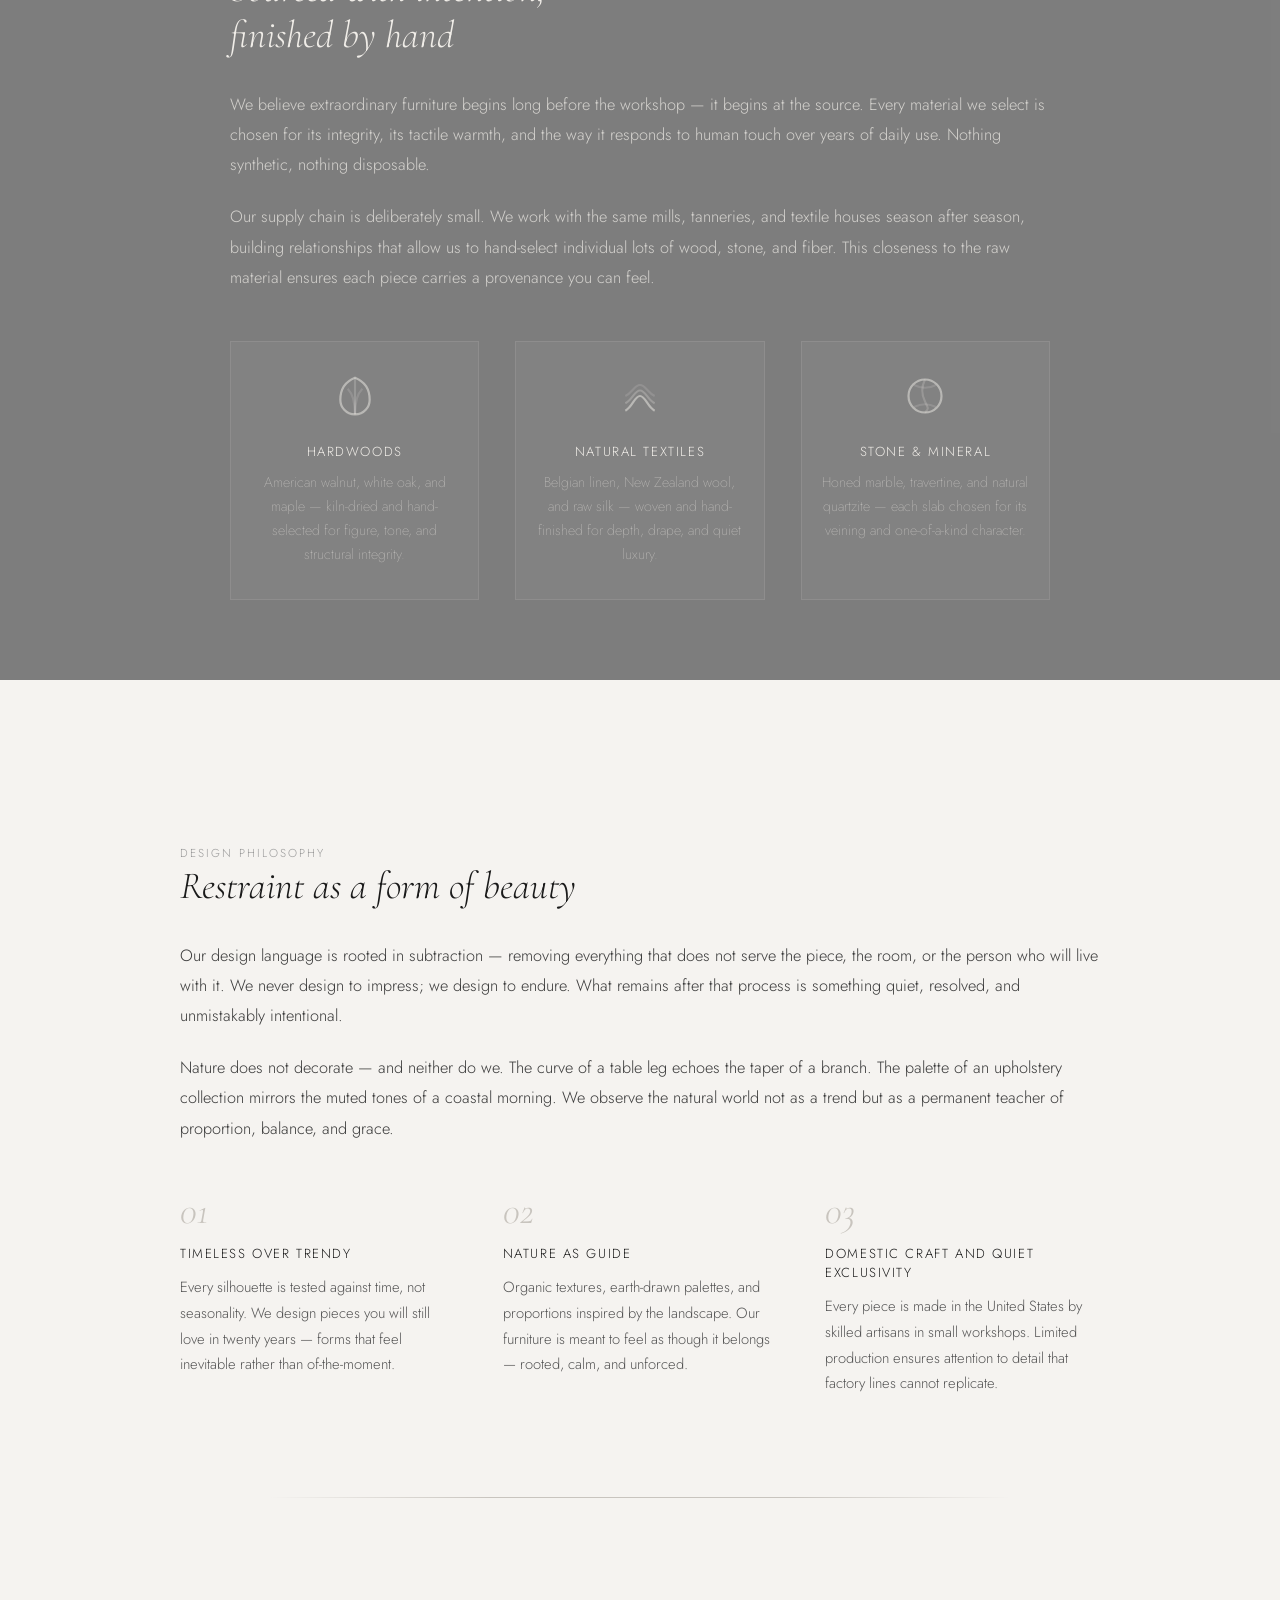
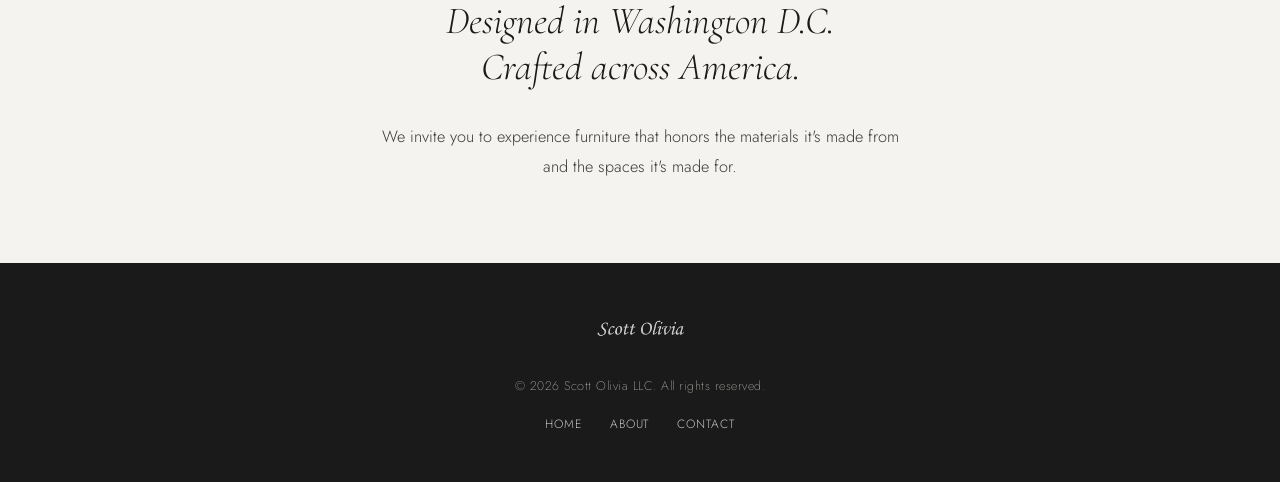
==== commit 3dee0599: "consol files" ====
--- a/about.html
+++ b/about.html
@@ -7,6 +7,7 @@
   <link rel="preconnect" href="https://fonts.googleapis.com">
   <link rel="preconnect" href="https://fonts.gstatic.com" crossorigin>
   <link href="https://fonts.googleapis.com/css2?family=Cormorant+Garamond:ital,wght@0,300;0,400;1,300;1,400&family=Jost:wght@200;300;400&display=swap" rel="stylesheet">
+  <link rel="stylesheet" href="shared.css">
 
   <style>
     *, *::before, *::after { box-sizing: border-box; margin: 0; padding: 0; -webkit-tap-highlight-color: transparent; }
@@ -23,106 +24,6 @@
       from { opacity: 0; transform: translateY(24px); }
       to   { opacity: 1; transform: translateY(0); }
     }
-
-    /* ── MOBILE OVERLAY MENU ── */
-    .mobile-overlay {
-      display: none;
-      position: fixed; inset: 0; z-index: 300;
-      background: rgba(30,28,26,0.97);
-      flex-direction: column;
-      align-items: center;
-      justify-content: center;
-      gap: 32px;
-      opacity: 0;
-      transition: opacity 0.3s ease;
-      pointer-events: none;
-    }
-    .mobile-overlay.open {
-      opacity: 1;
-      pointer-events: all;
-    }
-    .mobile-overlay a {
-      font-family: 'Cormorant Garamond', serif;
-      font-style: italic; font-weight: 300;
-      font-size: 1.8rem;
-      color: #f0ede8;
-      text-decoration: none;
-      opacity: 0;
-      transform: translateY(12px);
-      transition: opacity 0.3s ease, transform 0.3s ease, color 0.2s;
-    }
-    .mobile-overlay.open a {
-      opacity: 1;
-      transform: translateY(0);
-    }
-    .mobile-overlay.open a:nth-child(1) { transition-delay: 0.08s; }
-    .mobile-overlay.open a:nth-child(2) { transition-delay: 0.14s; }
-    .mobile-overlay.open a:nth-child(3) { transition-delay: 0.20s; }
-    .mobile-overlay.open a:nth-child(4) { transition-delay: 0.26s; }
-    .mobile-overlay a:hover { color: rgba(240,237,232,0.6); }
-    .mobile-overlay__close {
-      position: absolute; top: 18px; right: 20px;
-      background: none; border: none; cursor: pointer;
-      color: rgba(240,237,232,0.5); padding: 8px;
-      transition: color 0.2s;
-    }
-    .mobile-overlay__close:hover { color: #f0ede8; }
-    .mobile-overlay__close svg { width: 24px; height: 24px; }
-
-    /* ── MOBILE HAMBURGER (hidden on desktop) ── */
-    .mobile-menu-btn {
-      display: none;
-      background: none; border: none; cursor: pointer;
-      padding: 8px; color: #808080;
-    }
-    .mobile-menu-btn svg { width: 22px; height: 22px; }
-
-    /* ── NAV ── */
-    nav {
-      position: fixed; top: 0; left: 0; right: 0; z-index: 200;
-      height: 60px; padding: 0 48px;
-      display: flex; align-items: center; justify-content: space-between;
-      background-color: rgba(255,255,255,0.97);
-      border-bottom: 2px solid #242424;
-    }
-    .nav__logo { display: flex; align-items: center; }
-    .nav__logo a { display: flex; align-items: center; text-decoration: none; }
-    .nav__logo img { width: 130px; filter: brightness(0); opacity: 0.88; }
-    .nav__links { display: flex; align-items: center; gap: 16px; list-style: none; font-family: sans-serif; color: #626262; }
-    .nav-menu {
-      display: flex; align-items: center; gap: 30px;
-      overflow: hidden; max-width: 0; opacity: 0;
-      transition: max-width 0.38s ease, opacity 0.38s ease;
-      white-space: nowrap;
-    }
-    .nav-menu.open { max-width: 520px; opacity: 1; }
-    .nav-menu a {
-      color: #808080; text-decoration: none;
-      opacity: 0; transition: opacity 0.18s ease 0.1s;
-      font-size: 15px;
-    }
-    .nav-menu a:hover { color: #1c1c1c; }
-    .nav-menu.open a { opacity: 1; }
-    .menu-toggle {
-      border: none; background: none; color: #808080;
-      cursor: pointer; display: inline-flex; align-items: center;
-    }
-    .menu-toggle:focus-visible { outline: 1px solid #242424; outline-offset: 3px; }
-    .menu-text-open { margin: 0 10px 0 0; display: inline-block; float: left; font-size: 16px; }
-    .menu-toggle .hamburger {
-      width: 18px; height: 9px; position: relative;
-      display: inline-block; color: #a0a0a0; margin: 2px 15px 0 0;
-    }
-    .menu-toggle .hamburger::before,
-    .menu-toggle .hamburger::after {
-      content: ''; position: absolute; left: 0; width: 100%; height: 2px;
-      background: currentColor; transition: transform 0.25s ease, top 0.25s ease, left 0.25s ease;
-      transform-origin: center;
-    }
-    .menu-toggle .hamburger::before { top: 0; }
-    .menu-toggle .hamburger::after { bottom: 0; }
-    .menu-toggle.open .hamburger::before { top: 50%; left: 2px; transform: translateY(-50%) rotate(90deg); }
-    .menu-toggle.open .hamburger::after { top: 50%; left: 10px; transform: translateY(-50%) rotate(90deg); }
 
     /* ── PAGE CONTENT ── */
     .page { padding-top: 60px; }
@@ -343,44 +244,6 @@
       color: #ffffff91;
     }
 
-    /* ── FOOTER ── */
-    .site-footer {
-      background: #1a1a1a;
-      padding: 48px 40px;
-      text-align: center;
-    }
-    .footer__logo {
-      width: 110px;
-      filter: brightness(0) invert(1);
-      opacity: 0.35;
-      margin-bottom: 18px;
-    }
-    .footer__text {
-      font-family: 'Jost', sans-serif;
-      font-weight: 200;
-      font-size: 0.78rem;
-      color: rgba(240,237,232,0.3);
-      letter-spacing: 0.04em;
-    }
-    .footer__links {
-      margin-top: 16px;
-      display: flex;
-      justify-content: center;
-      gap: 28px;
-      list-style: none;
-    }
-    .footer__links a {
-      font-family: 'Jost', sans-serif;
-      font-weight: 300;
-      font-size: 0.75rem;
-      letter-spacing: 0.08em;
-      text-transform: uppercase;
-      color: rgba(240,237,232,0.3);
-      text-decoration: none;
-      transition: color 0.2s;
-    }
-    .footer__links a:hover { color: rgba(240,237,232,0.6); }
-
     /* ── RESPONSIVE ── */
     @media (max-width: 900px) {
       .section { padding: 64px 28px; }
@@ -389,10 +252,6 @@
       .pillars { grid-template-columns: 1fr; gap: 36px; }
     }
     @media (max-width: 640px) {
-      nav { padding: 0 20px; height: 54px; }
-      .nav__links { display: none; }
-      .mobile-menu-btn { display: flex; align-items: center; }
-      .mobile-overlay { display: flex; }
       .hero { min-height: 55vh; }
       .hero__content { padding: 56px 24px; }
       .section { padding: 48px 20px; }
@@ -403,43 +262,7 @@
 </head>
 <body>
 
-  <nav>
-    <span class="nav__logo"><a href="big-screen.html"><img src="logo/big-text.png" alt="Scott Olivia"></a></span>
-    <button class="mobile-menu-btn" id="mobileMenuBtn" aria-label="Open menu">
-      <svg viewBox="0 0 24 24" fill="none" stroke="currentColor" stroke-width="2" stroke-linecap="round">
-        <line x1="3" y1="6" x2="21" y2="6"/><line x1="3" y1="12" x2="21" y2="12"/><line x1="3" y1="18" x2="21" y2="18"/>
-      </svg>
-    </button>
-    <ul class="nav__links">
-      <li>
-        <div class="nav-menu" id="mainMenu" aria-expanded="false">
-          <a href="#about">About</a>
-          <a href="#materials">Materials</a>
-          <a href="#design-philosophy">Design Philosophy</a>
-          <a href="contact.html">Contact</a>
-        </div>
-      </li>
-      <li>
-        <button class="menu-toggle" id="menuToggle" aria-expanded="false" aria-controls="mainMenu">
-          <span class="hamburger"></span>
-          <span class="menu-text-open">Menu</span>
-        </button>
-      </li>
-    </ul>
-  </nav>
-
-  <!-- Mobile fullscreen overlay menu -->
-  <div class="mobile-overlay" id="mobileOverlay">
-    <button class="mobile-overlay__close" id="mobileOverlayClose" aria-label="Close menu">
-      <svg viewBox="0 0 24 24" fill="none" stroke="currentColor" stroke-width="2" stroke-linecap="round">
-        <line x1="18" y1="6" x2="6" y2="18"/><line x1="6" y1="6" x2="18" y2="18"/>
-      </svg>
-    </button>
-    <a href="#about">About</a>
-    <a href="#materials">Materials</a>
-    <a href="#design-philosophy">Design Philosophy</a>
-    <a href="contact.html">Contact</a>
-  </div>
+  <div id="so-nav"></div>
 
   <div class="page">
 
@@ -555,60 +378,20 @@
       <p class="section__text" style="max-width: 540px; margin: 0 auto;">We invite you to experience furniture that honors the materials it's made from and the spaces it's made for.</p>
     </section>
 
-    <!-- ═══════════ FOOTER ═══════════ -->
-    <footer class="site-footer">
-      <img class="footer__logo" src="logo/big-text.png" alt="Scott Olivia">
-      <p class="footer__text">&copy; 2026 Scott Olivia. All rights reserved.</p>
-      <ul class="footer__links">
-        <li><a href="big-screen.html">Home</a></li>
-        <li><a href="about.html">About</a></li>
-        <li><a href="contact.html">Contact</a></li>
-      </ul>
-    </footer>
+    <div id="so-footer"></div>
 
   </div>
 
+  <script src="shared.js"></script>
   <script>
-  /* ── Menu toggle (same as main page) ── */
-  const menuToggle = document.getElementById('menuToggle');
-  const menuNav = document.getElementById('mainMenu');
-  const menuLinks = menuNav.querySelectorAll('a');
-
-  function toggleMenu() {
-    const isOpen = !menuNav.classList.contains('open');
-    menuNav.classList.toggle('open', isOpen);
-    menuToggle.classList.toggle('open', isOpen);
-    menuToggle.setAttribute('aria-expanded', String(isOpen));
-    menuNav.setAttribute('aria-expanded', String(isOpen));
-  }
-  function closeMenu() {
-    menuNav.classList.remove('open');
-    menuToggle.classList.remove('open');
-    menuToggle.setAttribute('aria-expanded', 'false');
-    menuNav.setAttribute('aria-expanded', 'false');
-  }
-  menuToggle.addEventListener('click', toggleMenu);
-  menuLinks.forEach(link => link.addEventListener('click', closeMenu));
-  document.addEventListener('keydown', e => {
-    if (e.key === 'Escape' && menuNav.classList.contains('open')) closeMenu();
-  });
-
-  /* ── Mobile overlay menu ── */
-  const mobileMenuBtn = document.getElementById('mobileMenuBtn');
-  const mobileOverlay = document.getElementById('mobileOverlay');
-  const mobileOverlayClose = document.getElementById('mobileOverlayClose');
-  const mobileOverlayLinks = mobileOverlay.querySelectorAll('a');
-
-  function openMobileMenu() { mobileOverlay.classList.add('open'); document.body.style.overflow = 'hidden'; }
-  function closeMobileMenu() { mobileOverlay.classList.remove('open'); document.body.style.overflow = ''; }
-
-  mobileMenuBtn.addEventListener('click', openMobileMenu);
-  mobileOverlayClose.addEventListener('click', closeMobileMenu);
-  mobileOverlayLinks.forEach(a => a.addEventListener('click', closeMobileMenu));
-  document.addEventListener('keydown', e => {
-    if (e.key === 'Escape' && mobileOverlay.classList.contains('open')) closeMobileMenu();
-  });
-
+  initShared([
+    { label: 'About',             href: '#about' },
+    { label: 'Materials',         href: '#materials' },
+    { label: 'Design Philosophy', href: '#design-philosophy' },
+    { label: 'Contact',           href: 'contact.html' },
+  ]);
+  </script>
+  <script>
   /* ── Scroll-triggered fade-in ── */
   const sections = document.querySelectorAll('.section, .band');
   const observer = new IntersectionObserver((entries) => {
--- a/shared.css
+++ b/shared.css
@@ -0,0 +1,145 @@
+/* ── MOBILE OVERLAY MENU ── */
+.mobile-overlay {
+  display: none;
+  position: fixed; inset: 0; z-index: 300;
+  background: rgba(30,28,26,0.97);
+  flex-direction: column;
+  align-items: center;
+  justify-content: center;
+  gap: 32px;
+  opacity: 0;
+  transition: opacity 0.3s ease;
+  pointer-events: none;
+}
+.mobile-overlay.open {
+  opacity: 1;
+  pointer-events: all;
+}
+.mobile-overlay a {
+  font-family: 'Cormorant Garamond', serif;
+  font-style: italic; font-weight: 300;
+  font-size: 1.8rem;
+  color: #f0ede8;
+  text-decoration: none;
+  opacity: 0;
+  transform: translateY(12px);
+  transition: opacity 0.3s ease, transform 0.3s ease, color 0.2s;
+}
+.mobile-overlay.open a {
+  opacity: 1;
+  transform: translateY(0);
+}
+.mobile-overlay.open a:nth-child(1) { transition-delay: 0.08s; }
+.mobile-overlay.open a:nth-child(2) { transition-delay: 0.14s; }
+.mobile-overlay.open a:nth-child(3) { transition-delay: 0.20s; }
+.mobile-overlay.open a:nth-child(4) { transition-delay: 0.26s; }
+.mobile-overlay a:hover { color: rgba(240,237,232,0.6); }
+.mobile-overlay__close {
+  position: absolute; top: 18px; right: 20px;
+  background: none; border: none; cursor: pointer;
+  color: rgba(240,237,232,0.5); padding: 8px;
+  transition: color 0.2s;
+}
+.mobile-overlay__close:hover { color: #f0ede8; }
+.mobile-overlay__close svg { width: 24px; height: 24px; }
+
+/* ── MOBILE HAMBURGER ── */
+.mobile-menu-btn {
+  display: none;
+  background: none; border: none; cursor: pointer;
+  padding: 8px; color: #808080;
+}
+.mobile-menu-btn svg { width: 22px; height: 22px; }
+
+/* ── NAV ── */
+nav {
+  position: fixed; top: 0; left: 0; right: 0; z-index: 200;
+  height: 60px; padding: 0 48px;
+  display: flex; align-items: center; justify-content: space-between;
+  background-color: rgba(255,255,255,0.97);
+  border-bottom: 2px solid #242424;
+}
+.nav__logo { display: flex; align-items: center; }
+.nav__logo a { display: flex; align-items: center; text-decoration: none; }
+.nav__logo img { width: 130px; filter: brightness(0); opacity: 0.88; }
+.nav__links { display: flex; align-items: center; gap: 16px; list-style: none; font-family: sans-serif; color: #626262; }
+.nav-menu {
+  display: flex; align-items: center; gap: 30px;
+  overflow: hidden; max-width: 0; opacity: 0;
+  transition: max-width 0.38s ease, opacity 0.38s ease;
+  white-space: nowrap;
+}
+.nav-menu.open { max-width: 520px; opacity: 1; }
+.nav-menu a {
+  color: #808080; text-decoration: none;
+  opacity: 0; transition: opacity 0.18s ease 0.1s;
+  font-family: 'Jost', sans-serif; font-size: 15px;
+}
+.nav-menu a:hover { color: #1c1c1c; }
+.nav-menu.open a { opacity: 1; }
+.menu-toggle {
+  border: none; background: none; color: #808080;
+  cursor: pointer; display: inline-flex; align-items: center;
+}
+.menu-toggle:focus-visible { outline: 1px solid #242424; outline-offset: 3px; }
+.menu-text-open { margin: 0 10px 0 0; display: inline-block; float: left; font-size: 16px; }
+.menu-toggle .hamburger {
+  width: 18px; height: 9px; position: relative;
+  display: inline-block; color: #a0a0a0; margin: 2px 15px 0 0;
+}
+.menu-toggle .hamburger::before,
+.menu-toggle .hamburger::after {
+  content: ''; position: absolute; left: 0; width: 100%; height: 2px;
+  background: currentColor; transition: transform 0.25s ease, top 0.25s ease, left 0.25s ease;
+  transform-origin: center;
+}
+.menu-toggle .hamburger::before { top: 0; }
+.menu-toggle .hamburger::after { bottom: 0; }
+.menu-toggle.open .hamburger::before { top: 50%; left: 2px; transform: translateY(-50%) rotate(90deg); }
+.menu-toggle.open .hamburger::after { top: 50%; left: 10px; transform: translateY(-50%) rotate(90deg); }
+
+/* ── FOOTER ── */
+.site-footer {
+  background: #1a1a1a;
+  padding: 48px 40px;
+  text-align: center;
+}
+.footer__logo {
+  width: 110px;
+  filter: brightness(0) invert(1);
+  opacity: 0.8;
+  margin-bottom: 18px;
+}
+.footer__text {
+  font-family: 'Jost', sans-serif;
+  font-weight: 200;
+  font-size: 0.78rem;
+  color: rgba(240,237,232,0.8);
+  letter-spacing: 0.04em;
+}
+.footer__links {
+  margin-top: 16px;
+  display: flex;
+  justify-content: center;
+  gap: 28px;
+  list-style: none;
+}
+.footer__links a {
+  font-family: 'Jost', sans-serif;
+  font-weight: 300;
+  font-size: 0.75rem;
+  letter-spacing: 0.08em;
+  text-transform: uppercase;
+  color: rgba(240,237,232,0.8);
+  text-decoration: none;
+  transition: color 0.2s;
+}
+.footer__links a:hover { color: rgba(240,237,232,0.6); }
+
+/* ── RESPONSIVE NAV ── */
+@media (max-width: 640px) {
+  nav { padding: 0 20px; height: 54px; }
+  .nav__links { display: none; }
+  .mobile-menu-btn { display: flex; align-items: center; }
+  .mobile-overlay { display: flex; }
+}
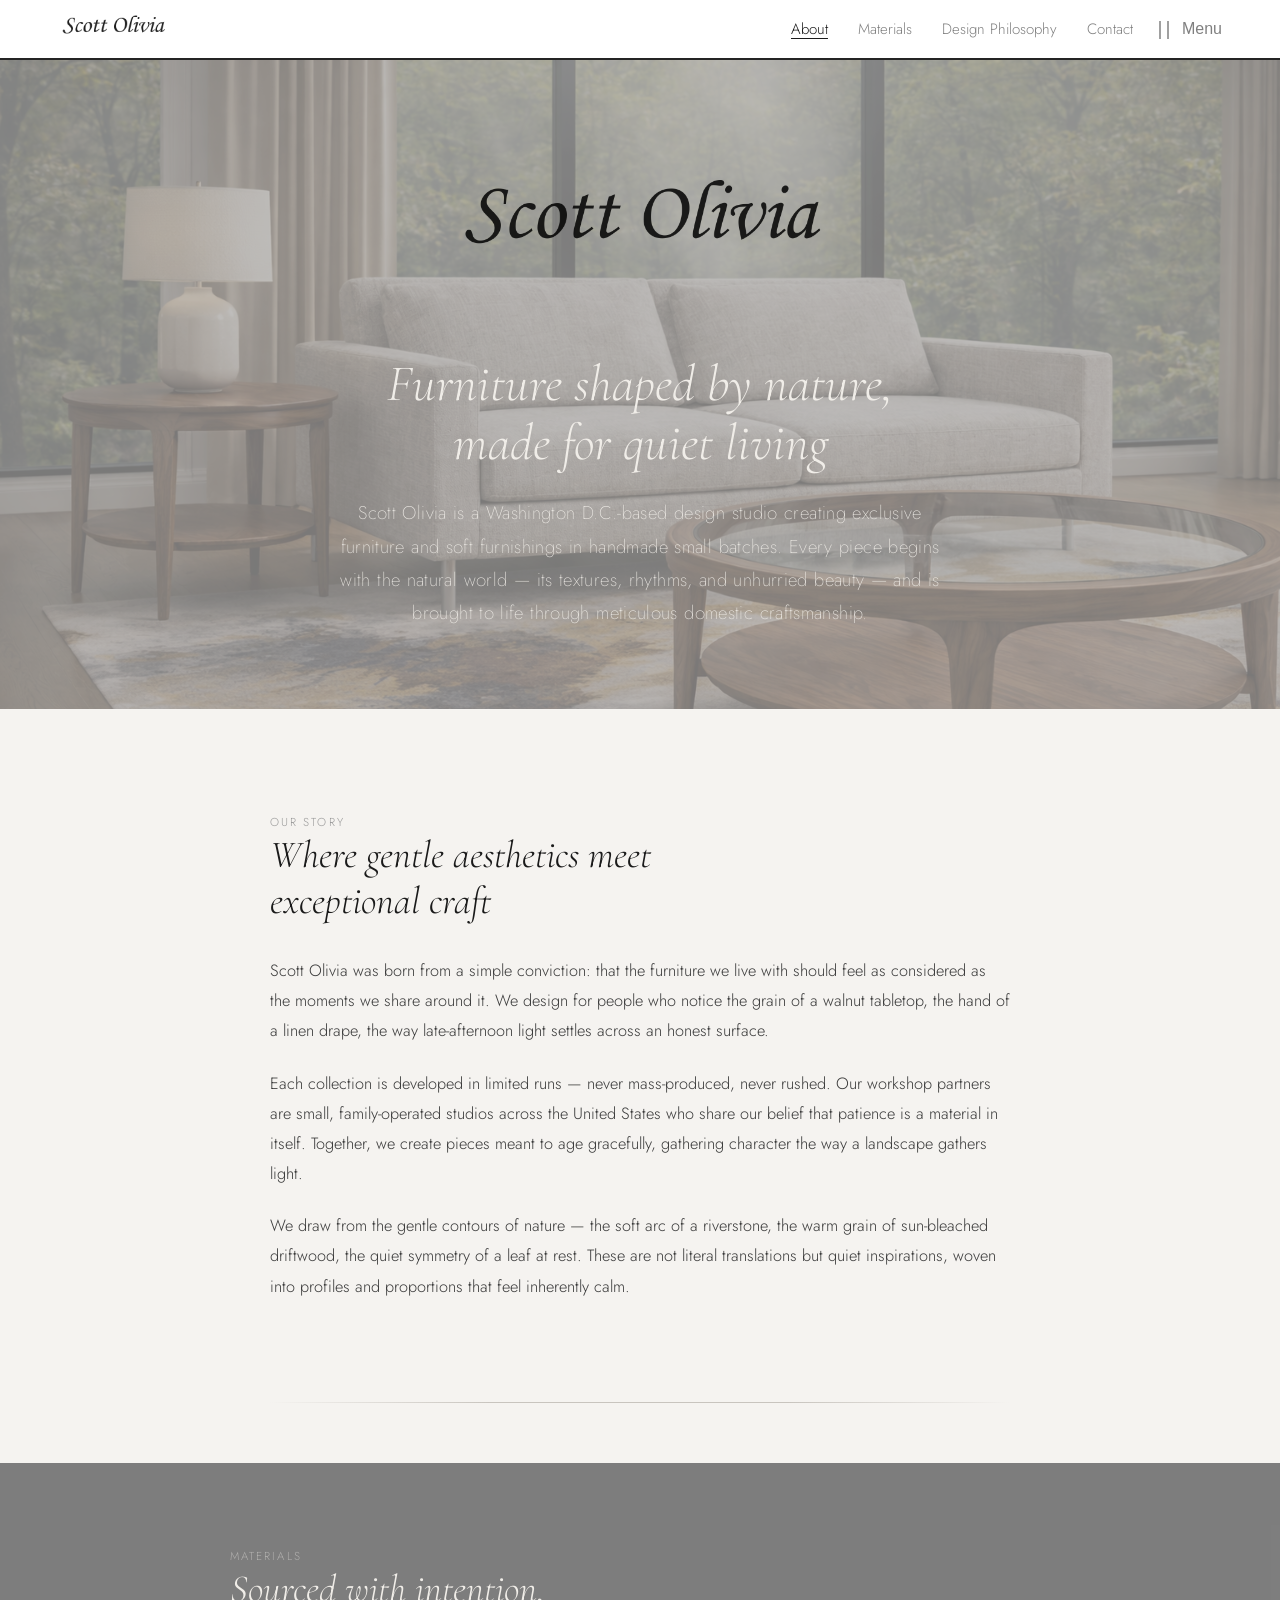
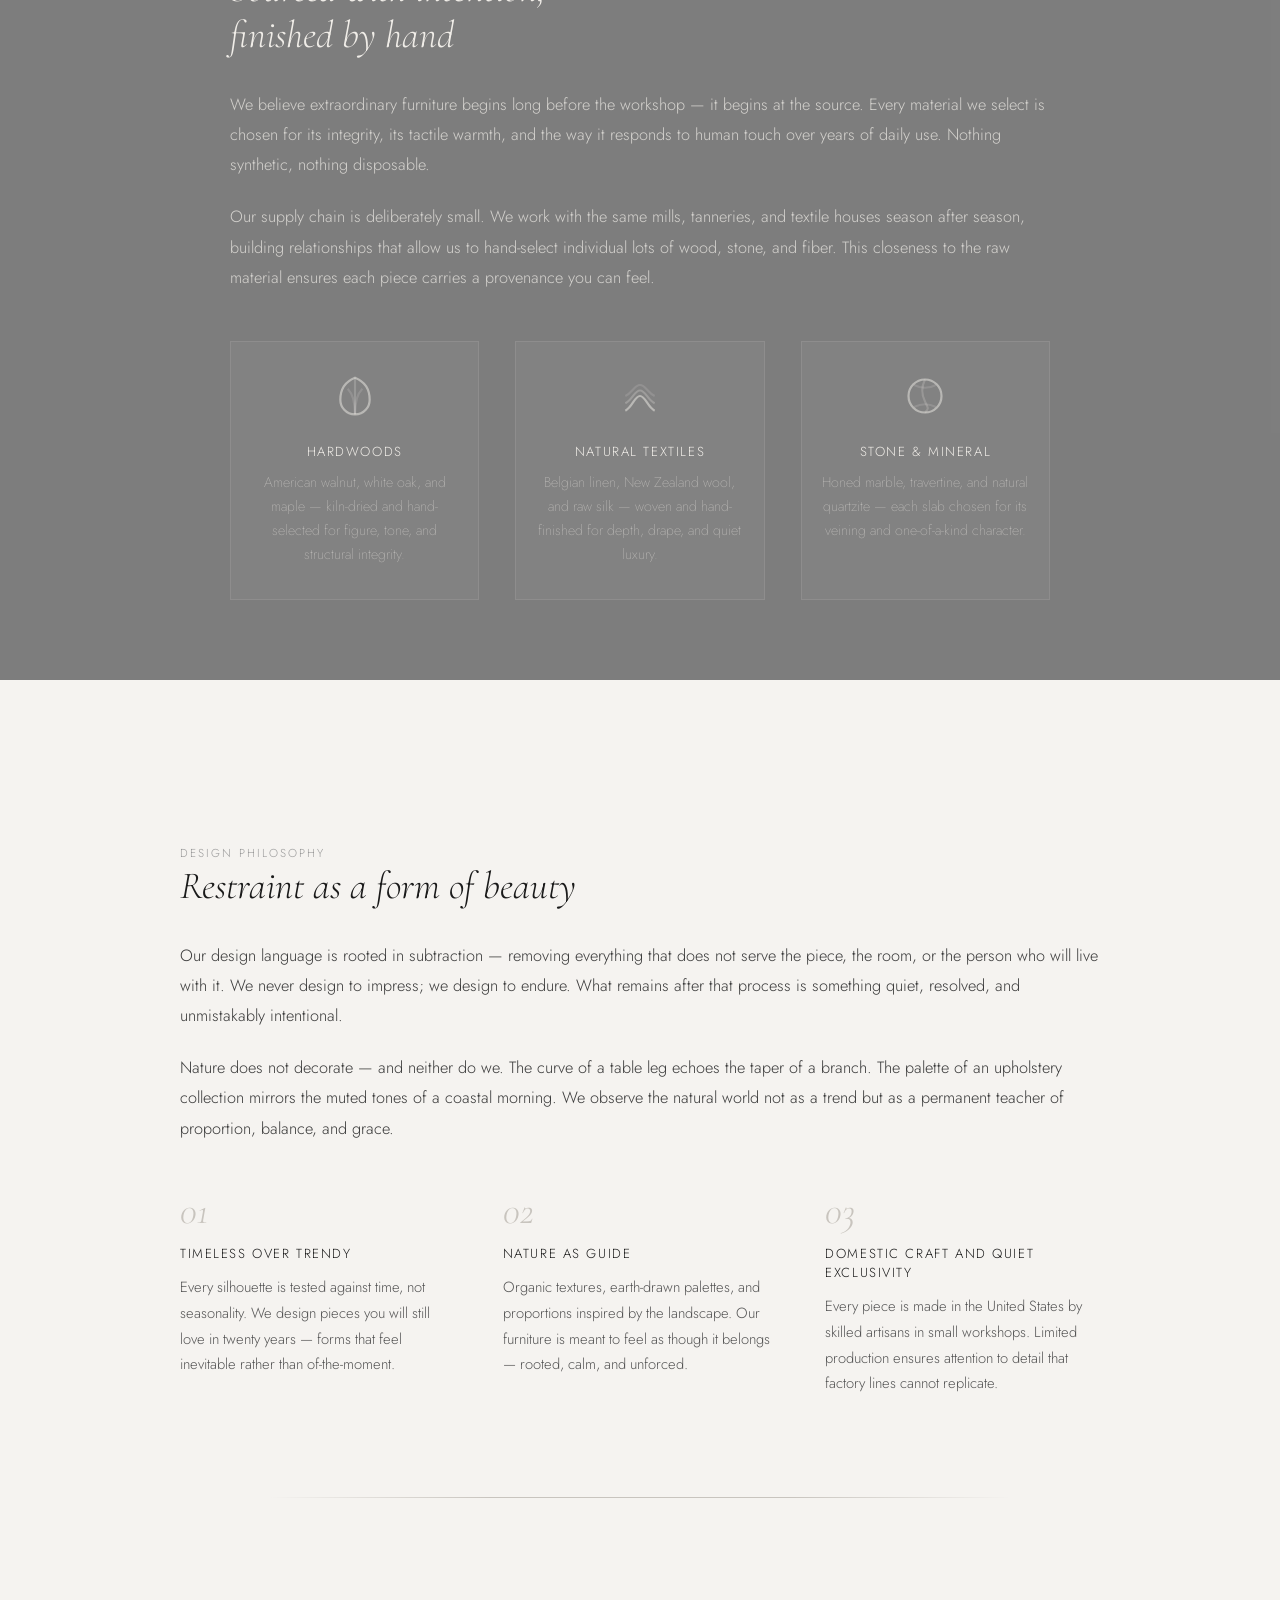
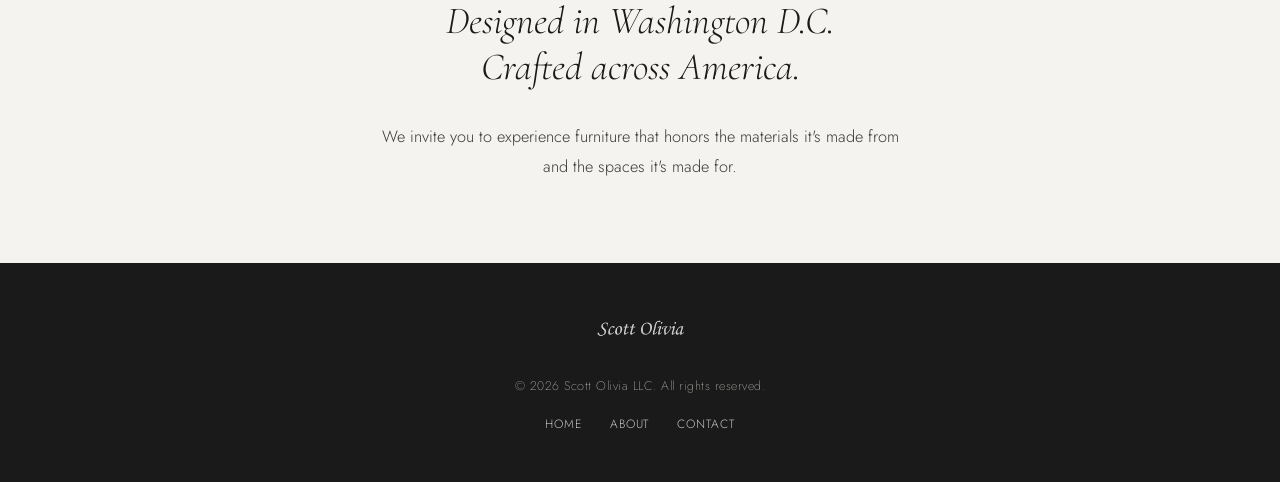
==== commit 3017a732: "consol files" ====
--- a/about.html
+++ b/about.html
@@ -389,7 +389,7 @@
     { label: 'Materials',         href: '#materials' },
     { label: 'Design Philosophy', href: '#design-philosophy' },
     { label: 'Contact',           href: 'contact.html' },
-  ]);
+  ], { openMenuOnDesktop: true, trackSections: true });
   </script>
   <script>
   /* ── Scroll-triggered fade-in ── */
--- a/shared.css
+++ b/shared.css
@@ -77,6 +77,12 @@
 }
 .nav-menu a:hover { color: #1c1c1c; }
 .nav-menu.open a { opacity: 1; }
+.nav-menu a.nav-active {
+  color: #1c1c1c;
+  text-decoration: underline;
+  text-underline-offset: 4px;
+  text-decoration-thickness: 1px;
+}
 .menu-toggle {
   border: none; background: none; color: #808080;
   cursor: pointer; display: inline-flex; align-items: center;
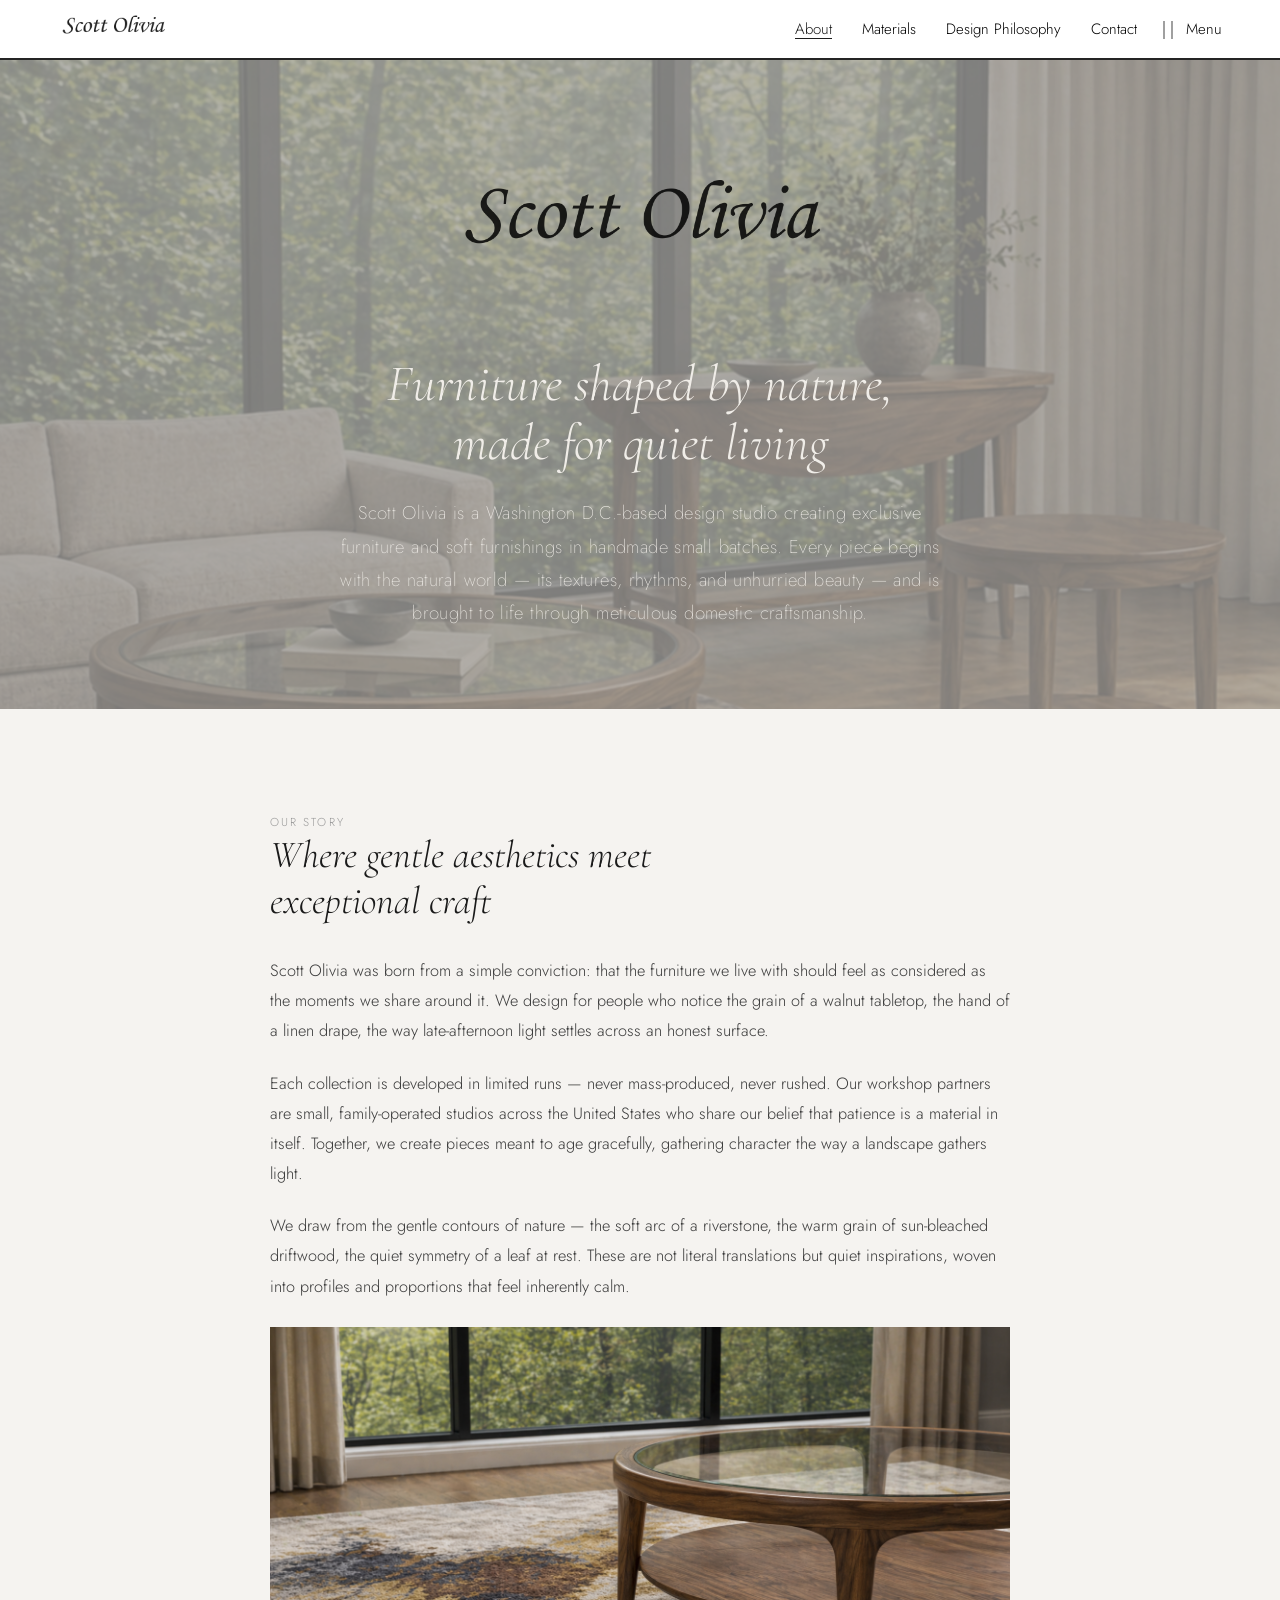
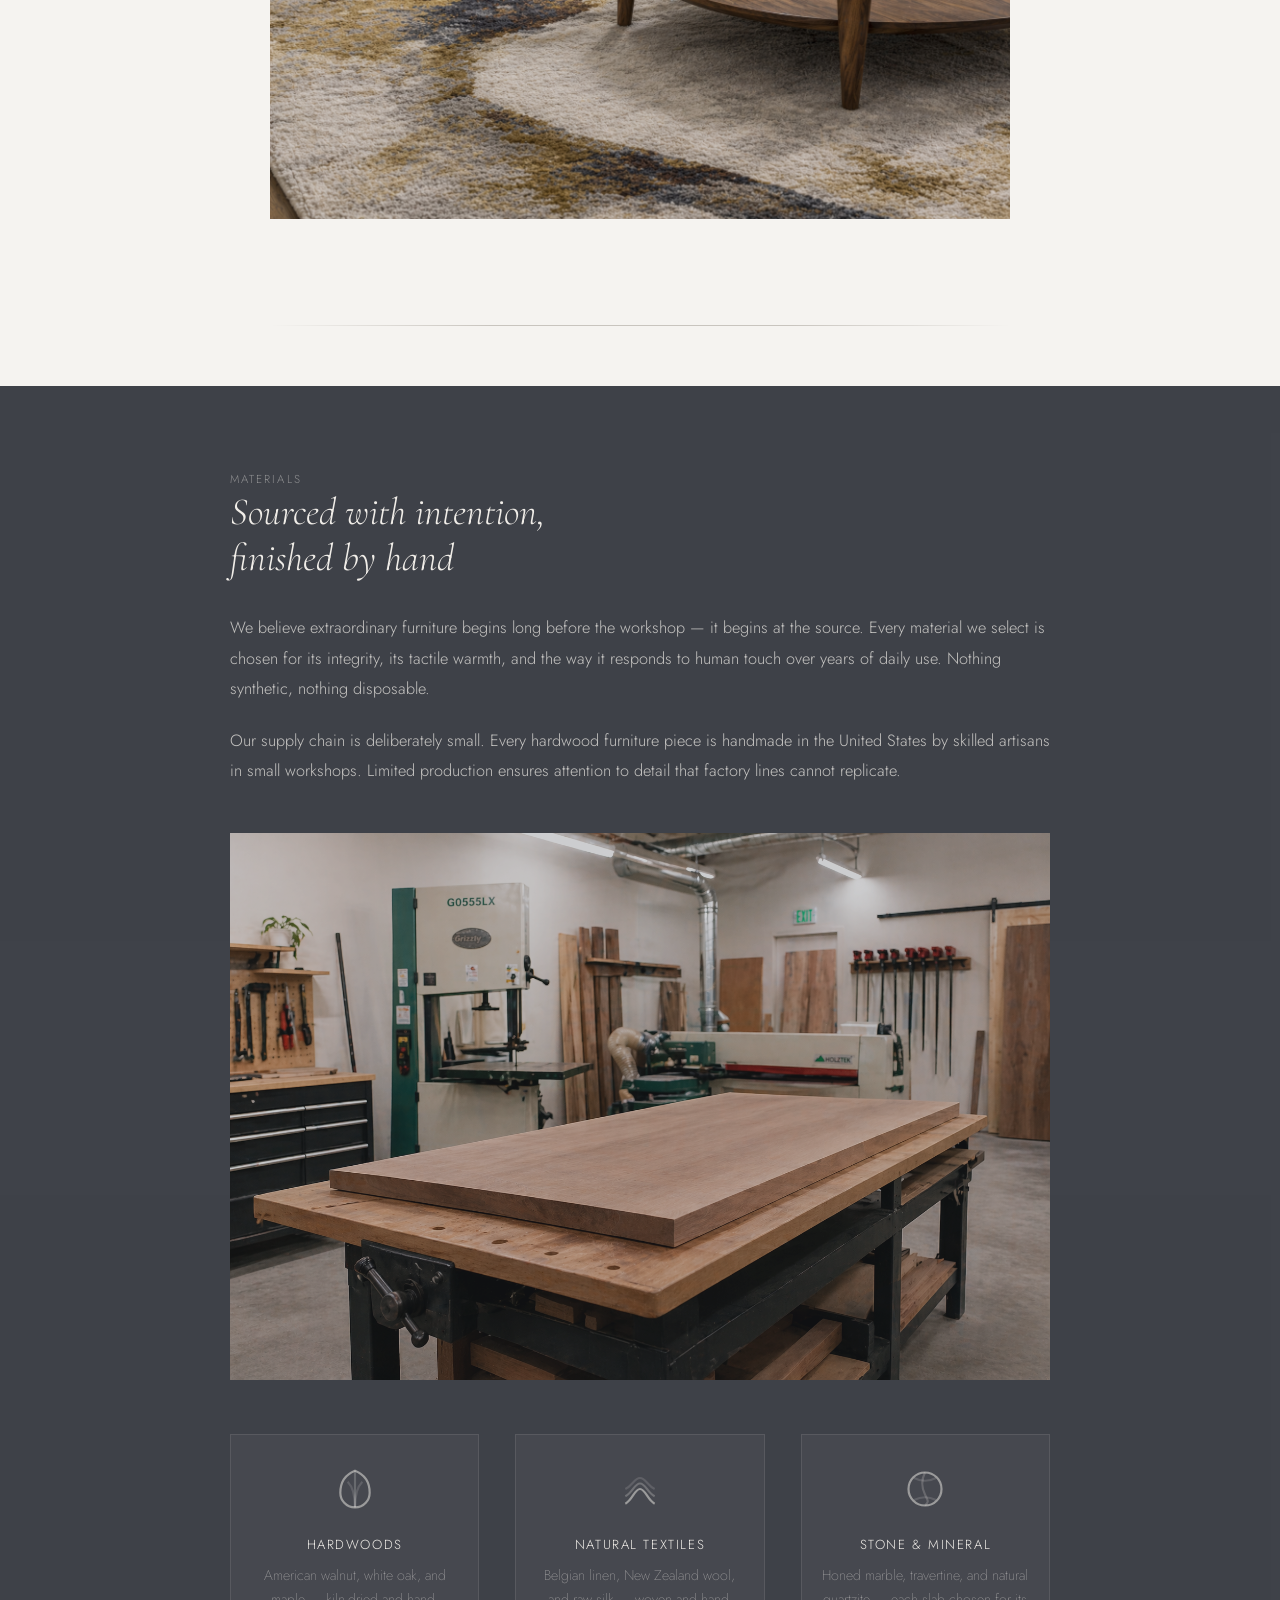
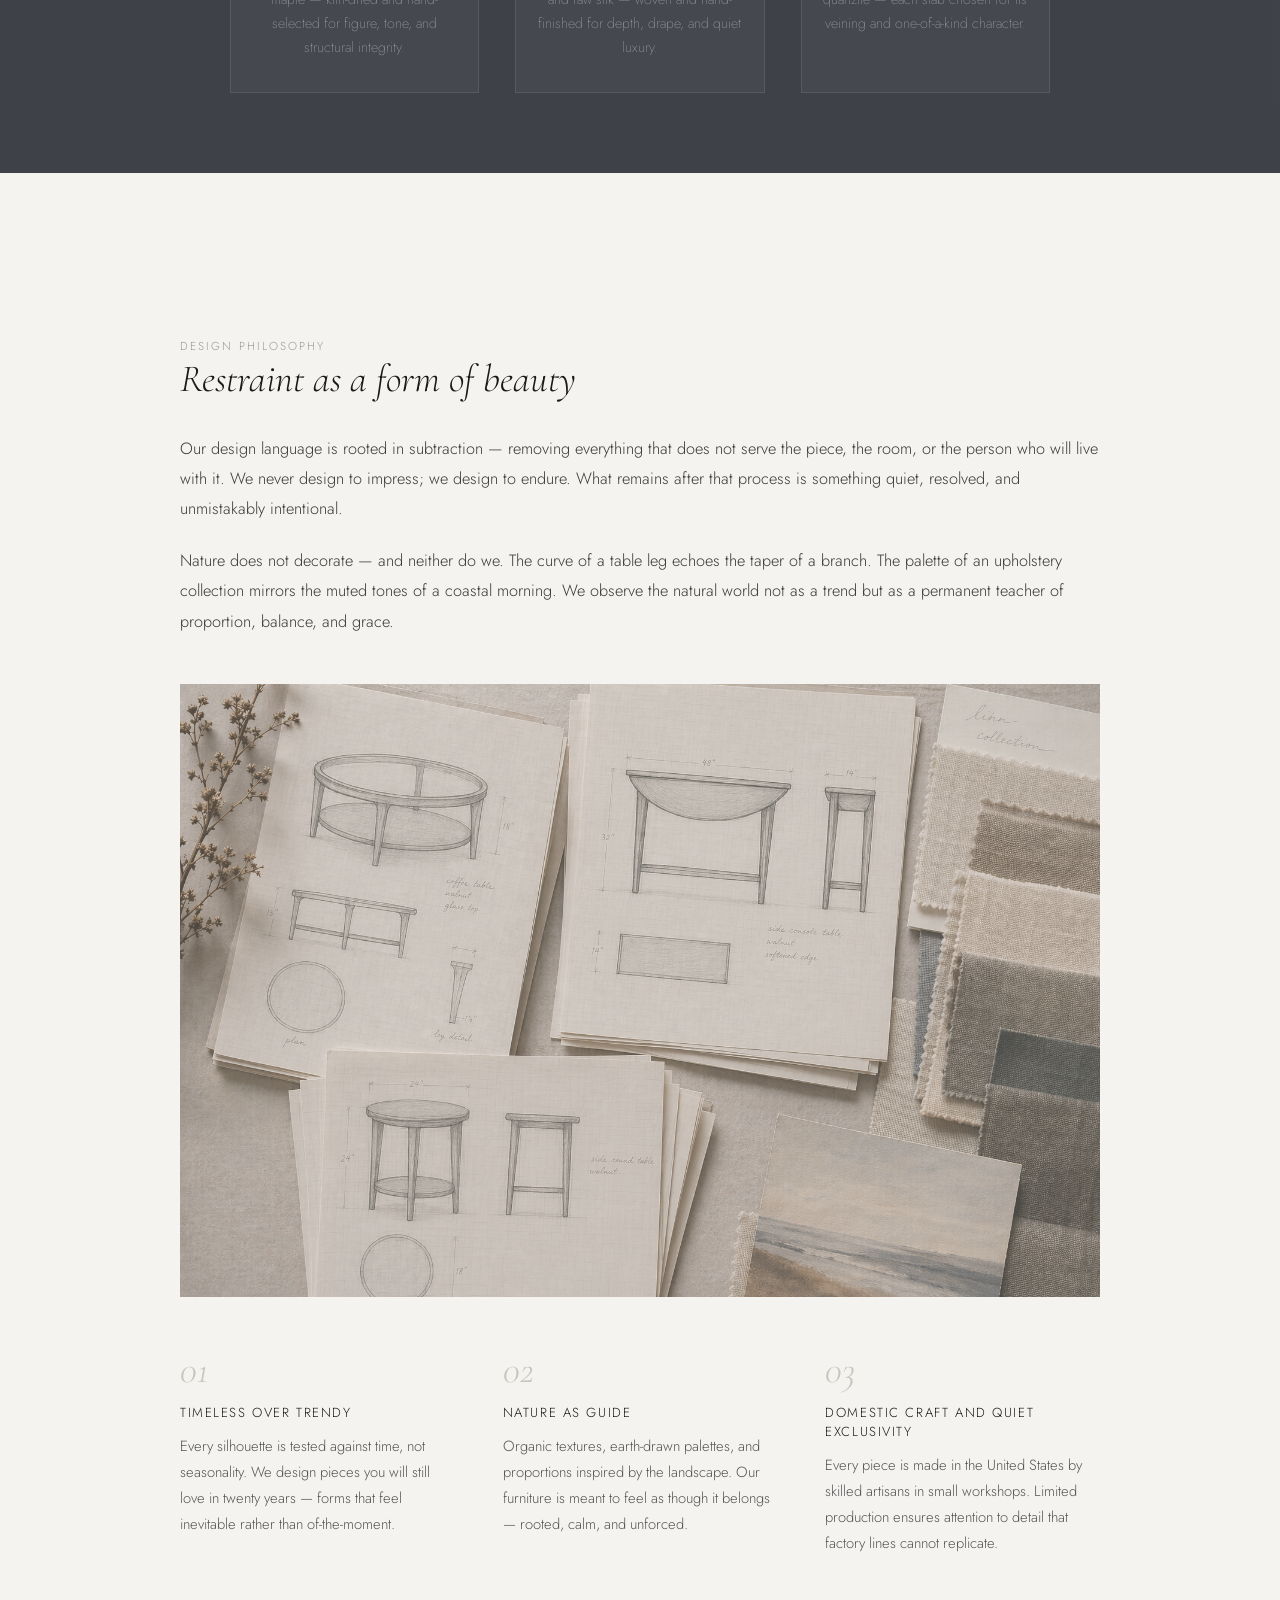
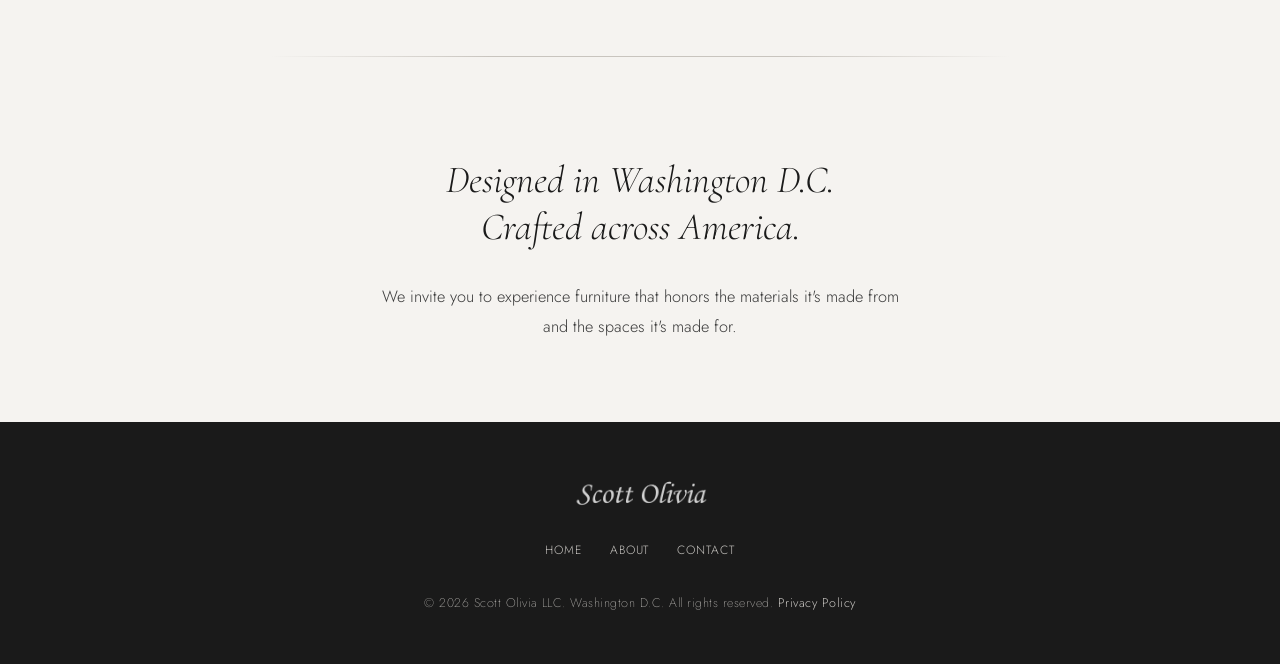
==== commit fb909e81: "updates" ====
--- a/about.html
+++ b/about.html
@@ -60,7 +60,7 @@
     }
     section#about::after {
     content: "";
-    background-image: url(img/4.png);
+    background-image: url(img/4a.png);
     background-size: cover;
     /* background-position: center; */
     opacity: .5;
@@ -148,7 +148,7 @@
 
     /* ── HIGHLIGHT BAND ── */
     .band {
-      background: rgb(120 120 120 / 95%);
+      background: rgb(53 56 64 / 95%);
       padding: 80px 40px;
       margin: 60px 0;
     }
@@ -242,6 +242,12 @@
       padding: 3px 6px;
       border-radius: 8px;
       color: #ffffff91;
+    }
+
+    .img-our-story-slide {
+        align-items: center;
+        margin: 25px 0 0 0;
+        width: 100%;
     }
 
     /* ── RESPONSIVE ── */
@@ -279,9 +285,13 @@
     <section class="section" id="our-story">
       <span class="section__label">Our Story</span>
       <h2 class="section__heading">Where gentle aesthetics meet <br>exceptional craft</h2>
+
+      <div>
       <p class="section__text">Scott Olivia was born from a simple conviction: that the furniture we live with should feel as considered as the moments we share around it. We design for people who notice the grain of a walnut tabletop, the hand of a linen drape, the way late-afternoon light settles across an honest surface.</p>
       <p class="section__text">Each collection is developed in limited runs — never mass-produced, never rushed. Our workshop partners are small, family-operated studios across the United States who share our belief that patience is a material in itself. Together, we create pieces meant to age gracefully, gathering character the way a landscape gathers light.</p>
       <p class="section__text">We draw from the gentle contours of nature — the soft arc of a riverstone, the warm grain of sun-bleached driftwood, the quiet symmetry of a leaf at rest. These are not literal translations but quiet inspirations, woven into profiles and proportions that feel inherently calm.</p>
+      </div>
+      <img src="img/5.png" alt="" class="img-our-story-slide">
     </section>
 
     <div class="divider"><div class="divider__line"></div></div>
@@ -292,7 +302,8 @@
         <span class="section__label">Materials</span>
         <h2 class="section__heading">Sourced with intention,<br>finished by hand</h2>
         <p class="section__text">We believe extraordinary furniture begins long before the workshop — it begins at the source. Every material we select is chosen for its integrity, its tactile warmth, and the way it responds to human touch over years of daily use. Nothing synthetic, nothing disposable.</p>
-        <p class="section__text">Our supply chain is deliberately small. We work with the same mills, tanneries, and textile houses season after season, building relationships that allow us to hand-select individual lots of wood, stone, and fiber. This closeness to the raw material ensures each piece carries a provenance you can feel.</p>
+        <p class="section__text">Our supply chain is deliberately small. Every hardwood furniture piece is handmade in the United States by skilled artisans in small workshops. Limited production ensures attention to detail that factory lines cannot replicate.</p>
+        <img src="img/7.png" alt="" class="img-our-story-slide" style="opacity: .75;">
 
         <div class="materials-grid">
           <div class="material-card">
@@ -345,6 +356,7 @@
       <h2 class="section__heading">Restraint as a form of beauty</h2>
       <p class="section__text">Our design language is rooted in subtraction — removing everything that does not serve the piece, the room, or the person who will live with it. We never design to impress; we design to endure. What remains after that process is something quiet, resolved, and unmistakably intentional.</p>
       <p class="section__text">Nature does not decorate — and neither do we. The curve of a table leg echoes the taper of a branch. The palette of an upholstery collection mirrors the muted tones of a coastal morning. We observe the natural world not as a trend but as a permanent teacher of proportion, balance, and grace.</p>
+      <img src="img/8.png" alt="" class="img-our-story-slide" style="opacity: .75;">
 
       <div class="pillars">
         <div>
--- a/shared.css
+++ b/shared.css
@@ -29,10 +29,7 @@
   opacity: 1;
   transform: translateY(0);
 }
-.mobile-overlay.open a:nth-child(1) { transition-delay: 0.08s; }
-.mobile-overlay.open a:nth-child(2) { transition-delay: 0.14s; }
-.mobile-overlay.open a:nth-child(3) { transition-delay: 0.20s; }
-.mobile-overlay.open a:nth-child(4) { transition-delay: 0.26s; }
+.mobile-overlay.open a { transition-delay: 0.06s; }
 .mobile-overlay a:hover { color: rgba(240,237,232,0.6); }
 .mobile-overlay__close {
   position: absolute; top: 18px; right: 20px;
@@ -47,7 +44,7 @@
 .mobile-menu-btn {
   display: none;
   background: none; border: none; cursor: pointer;
-  padding: 8px; color: #808080;
+  padding: 8px; color: #000000;
 }
 .mobile-menu-btn svg { width: 22px; height: 22px; }
 
@@ -71,7 +68,7 @@
 }
 .nav-menu.open { max-width: 520px; opacity: 1; }
 .nav-menu a {
-  color: #808080; text-decoration: none;
+  color: #000000; text-decoration: none;
   opacity: 0; transition: opacity 0.18s ease 0.1s;
   font-family: 'Jost', sans-serif; font-size: 15px;
 }
@@ -84,11 +81,12 @@
   text-decoration-thickness: 1px;
 }
 .menu-toggle {
-  border: none; background: none; color: #808080;
+  border: none; background: none; color: #000000;
   cursor: pointer; display: inline-flex; align-items: center;
+  font-family: 'Jost', sans-serif; font-weight: 300; font-size: 15px;
 }
 .menu-toggle:focus-visible { outline: 1px solid #242424; outline-offset: 3px; }
-.menu-text-open { margin: 0 10px 0 0; display: inline-block; float: left; font-size: 16px; }
+.menu-text-open { margin: 0 10px 0 0; display: inline-block; float: left; font-size: 15px; }
 .menu-toggle .hamburger {
   width: 18px; height: 9px; position: relative;
   display: inline-block; color: #a0a0a0; margin: 2px 15px 0 0;
@@ -107,14 +105,14 @@
 /* ── FOOTER ── */
 .site-footer {
   background: #1a1a1a;
-  padding: 48px 40px;
+  padding: 45px 40px 45px 40px;
   text-align: center;
 }
 .footer__logo {
-  width: 110px;
+  width: 165px;
   filter: brightness(0) invert(1);
   opacity: 0.8;
-  margin-bottom: 18px;
+  margin-bottom: 0px;
 }
 .footer__text {
   font-family: 'Jost', sans-serif;
@@ -122,9 +120,11 @@
   font-size: 0.78rem;
   color: rgba(240,237,232,0.8);
   letter-spacing: 0.04em;
+  margin-top: 28px;
+  line-height: 2.5;
 }
 .footer__links {
-  margin-top: 16px;
+  /* margin-top: 16px; */
   display: flex;
   justify-content: center;
   gap: 28px;
@@ -142,9 +142,94 @@
 }
 .footer__links a:hover { color: rgba(240,237,232,0.6); }
 
+  @media screen and (min-width: 1400px){
+  .footer__logo {
+    width: 165px;
+    margin-bottom: 10px;
+  }
+  .footer__text {
+    font-size: 16px;
+  }
+  .footer__links a {
+    font-size: 16px;
+  }
+}
+
+/* ── PRIVACY POLICY TRIGGER ── */
+.privacy-trigger {
+  background: none; border: none; padding: 0; cursor: pointer;
+  font-family: 'Jost', sans-serif; font-weight: 300;
+  font-size: inherit; letter-spacing: inherit;
+  color: rgba(240,237,232,0.8);
+  text-underline-offset: 3px;
+  text-decoration-thickness: 1px;
+  transition: color 0.2s;
+}
+.privacy-trigger:hover { color: rgba(240,237,232,0.5); }
+
+/* ── PRIVACY POLICY MODAL ── */
+.privacy-modal {
+  display: none;
+  position: fixed; inset: 0; z-index: 900;
+  align-items: center; justify-content: center; padding: 24px;
+}
+.privacy-modal.open { display: flex; }
+
+.privacy-modal__backdrop {
+  position: absolute; inset: 0;
+  background: rgba(0,0,0,0.55);
+}
+.privacy-modal__card {
+  position: relative; z-index: 1;
+  background: #faf8f5;
+  width: min(680px, 92vw);
+  max-height: 85vh;
+  display: flex; flex-direction: column;
+  box-shadow: 0 20px 60px rgba(0,0,0,0.3);
+}
+.privacy-modal__header {
+  display: flex; align-items: center; justify-content: space-between;
+  padding: 20px 28px 18px;
+  border-bottom: 1px solid #e4e0db;
+  flex-shrink: 0;
+}
+.privacy-modal__title {
+  font-family: 'Cormorant Garamond', serif;
+  font-weight: 300; font-style: italic;
+  font-size: 1.4rem; color: #1a1a1a;
+}
+.privacy-modal__close {
+  background: none; border: none; cursor: pointer; padding: 4px;
+  color: #999; transition: color 0.2s;
+}
+.privacy-modal__close:hover { color: #1a1a1a; }
+.privacy-modal__close svg { width: 18px; height: 18px; display: block; }
+
+.privacy-modal__body {
+  overflow-y: auto; padding: 28px 28px 36px;
+   font-weight: 300;
+ line-height: 1.8; color: #444;
+}
+.privacy-modal__updated {
+  font-size: 0.75rem; color: #aaa; letter-spacing: 0.06em;
+  text-transform: uppercase; margin-bottom: 24px;
+}
+.privacy-modal__section {
+  font-family: 'Jost', sans-serif; font-weight: 300;
+  font-size: 0.72rem; letter-spacing: 0.14em;
+  text-transform: uppercase; color: #888;
+  margin: 24px 0 8px;
+}
+.privacy-modal__body p { margin-bottom: 10px; }
+.privacy-modal__body ul {
+  margin: 8px 0 10px 20px; list-style: disc;
+}
+.privacy-modal__body ul li { margin-bottom: 4px; }
+.privacy-modal__body a { color: #1a1a1a; text-decoration: underline; text-underline-offset: 3px; }
+
 /* ── RESPONSIVE NAV ── */
 @media (max-width: 640px) {
-  nav { padding: 0 20px; height: 54px; }
+  nav { padding: 0 20px; height: 75px; }
   .nav__links { display: none; }
   .mobile-menu-btn { display: flex; align-items: center; }
   .mobile-overlay { display: flex; }
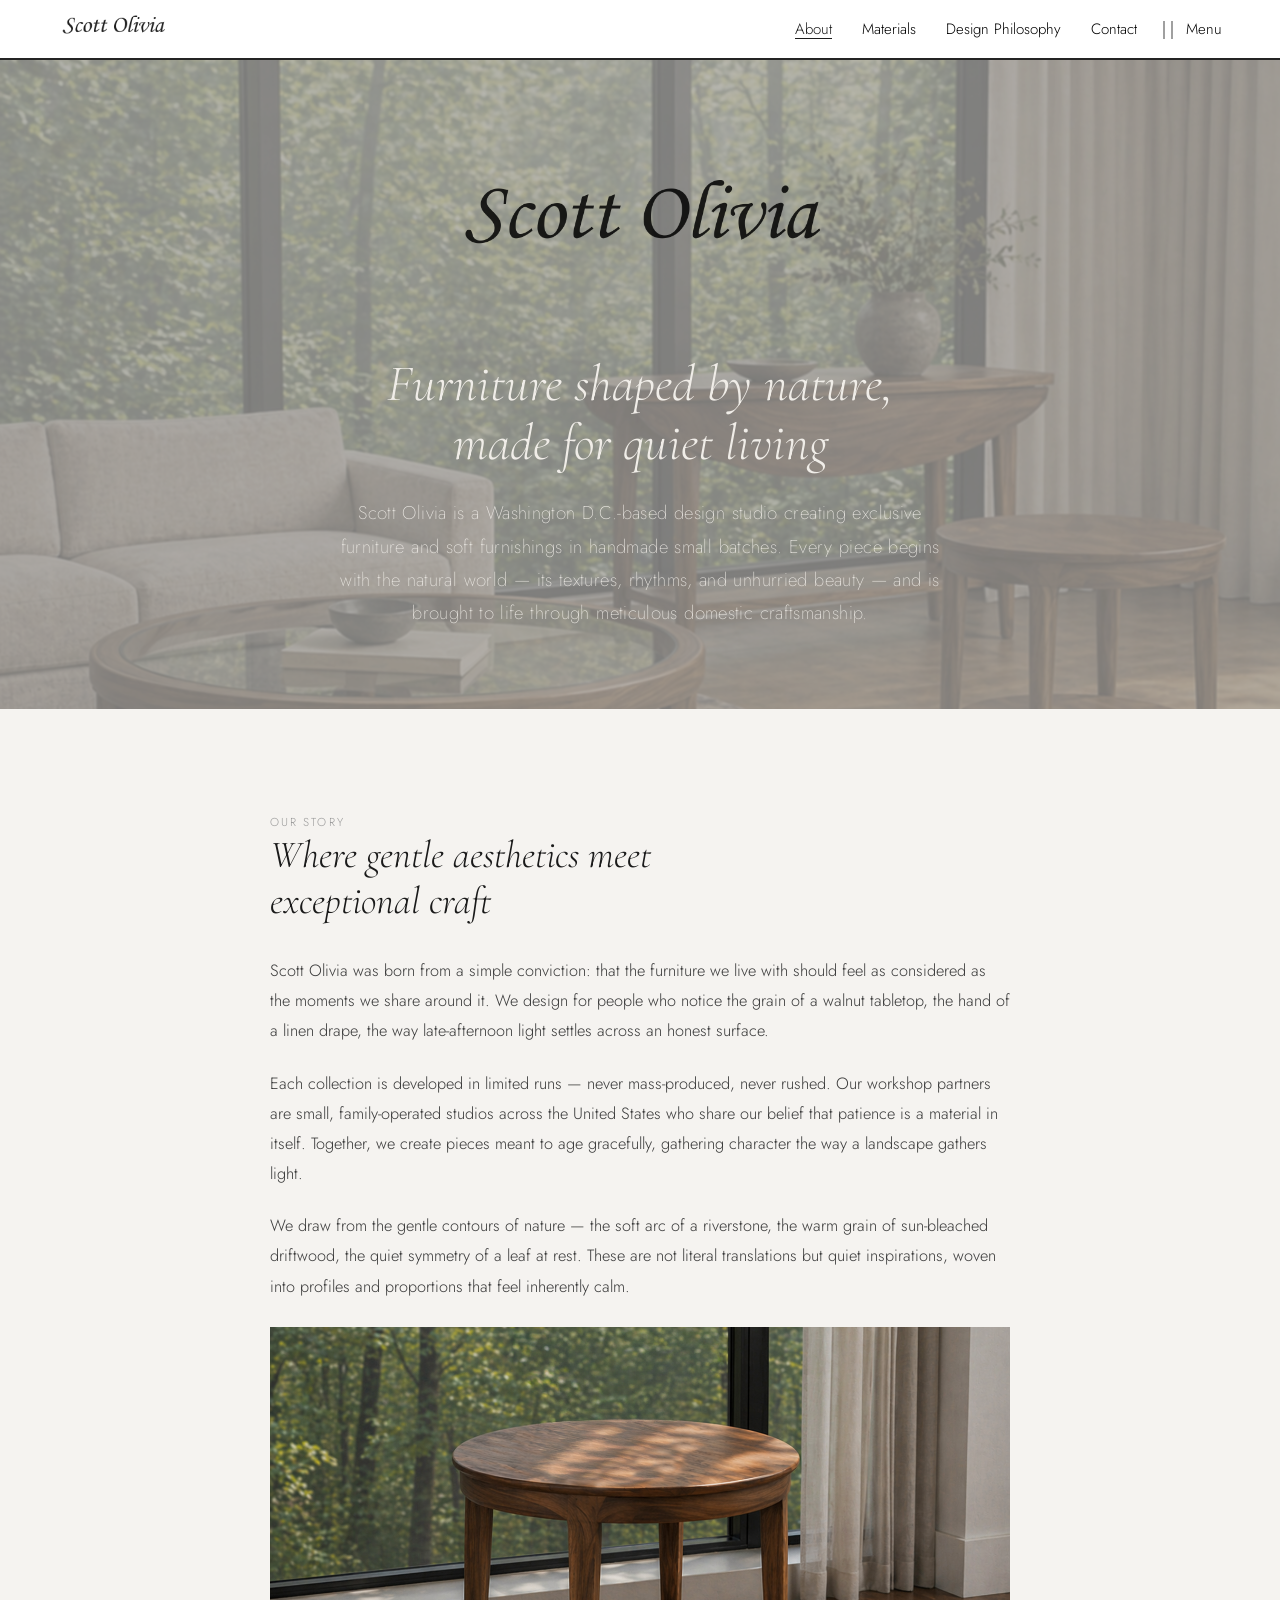
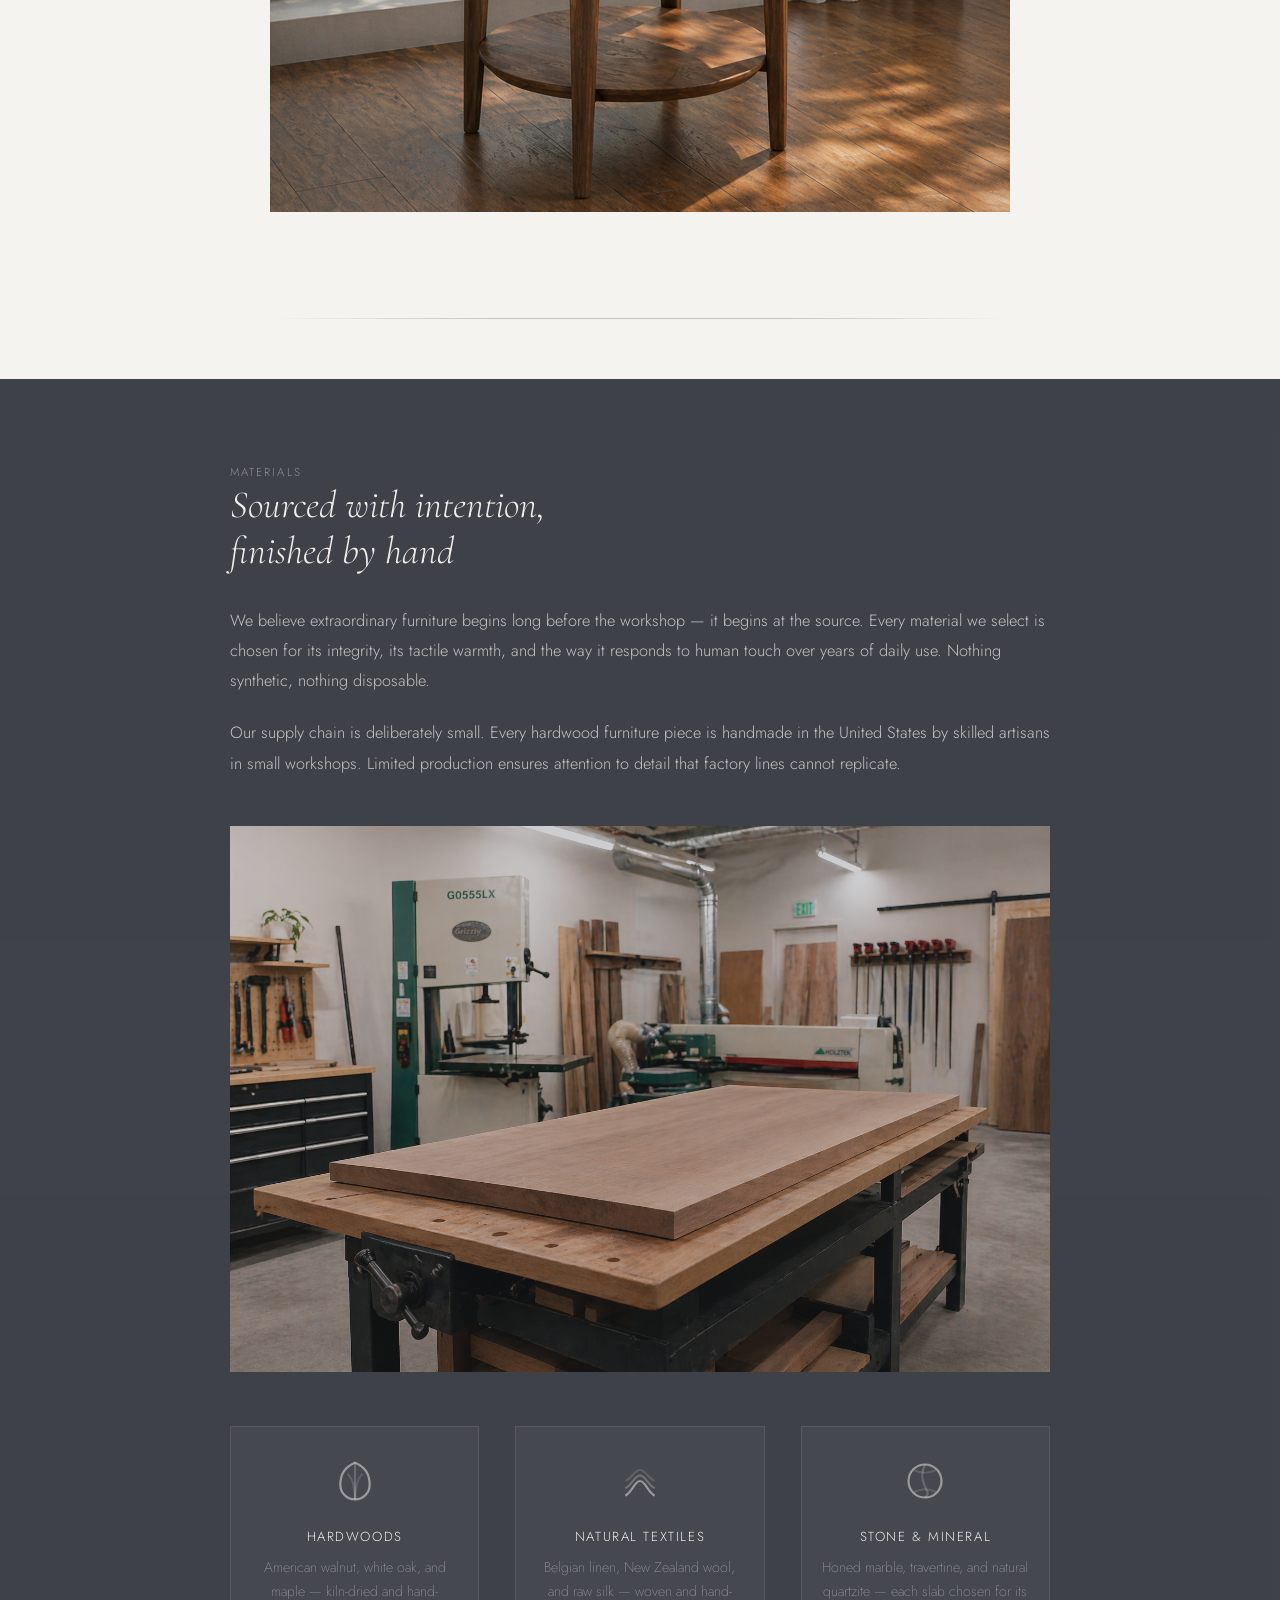
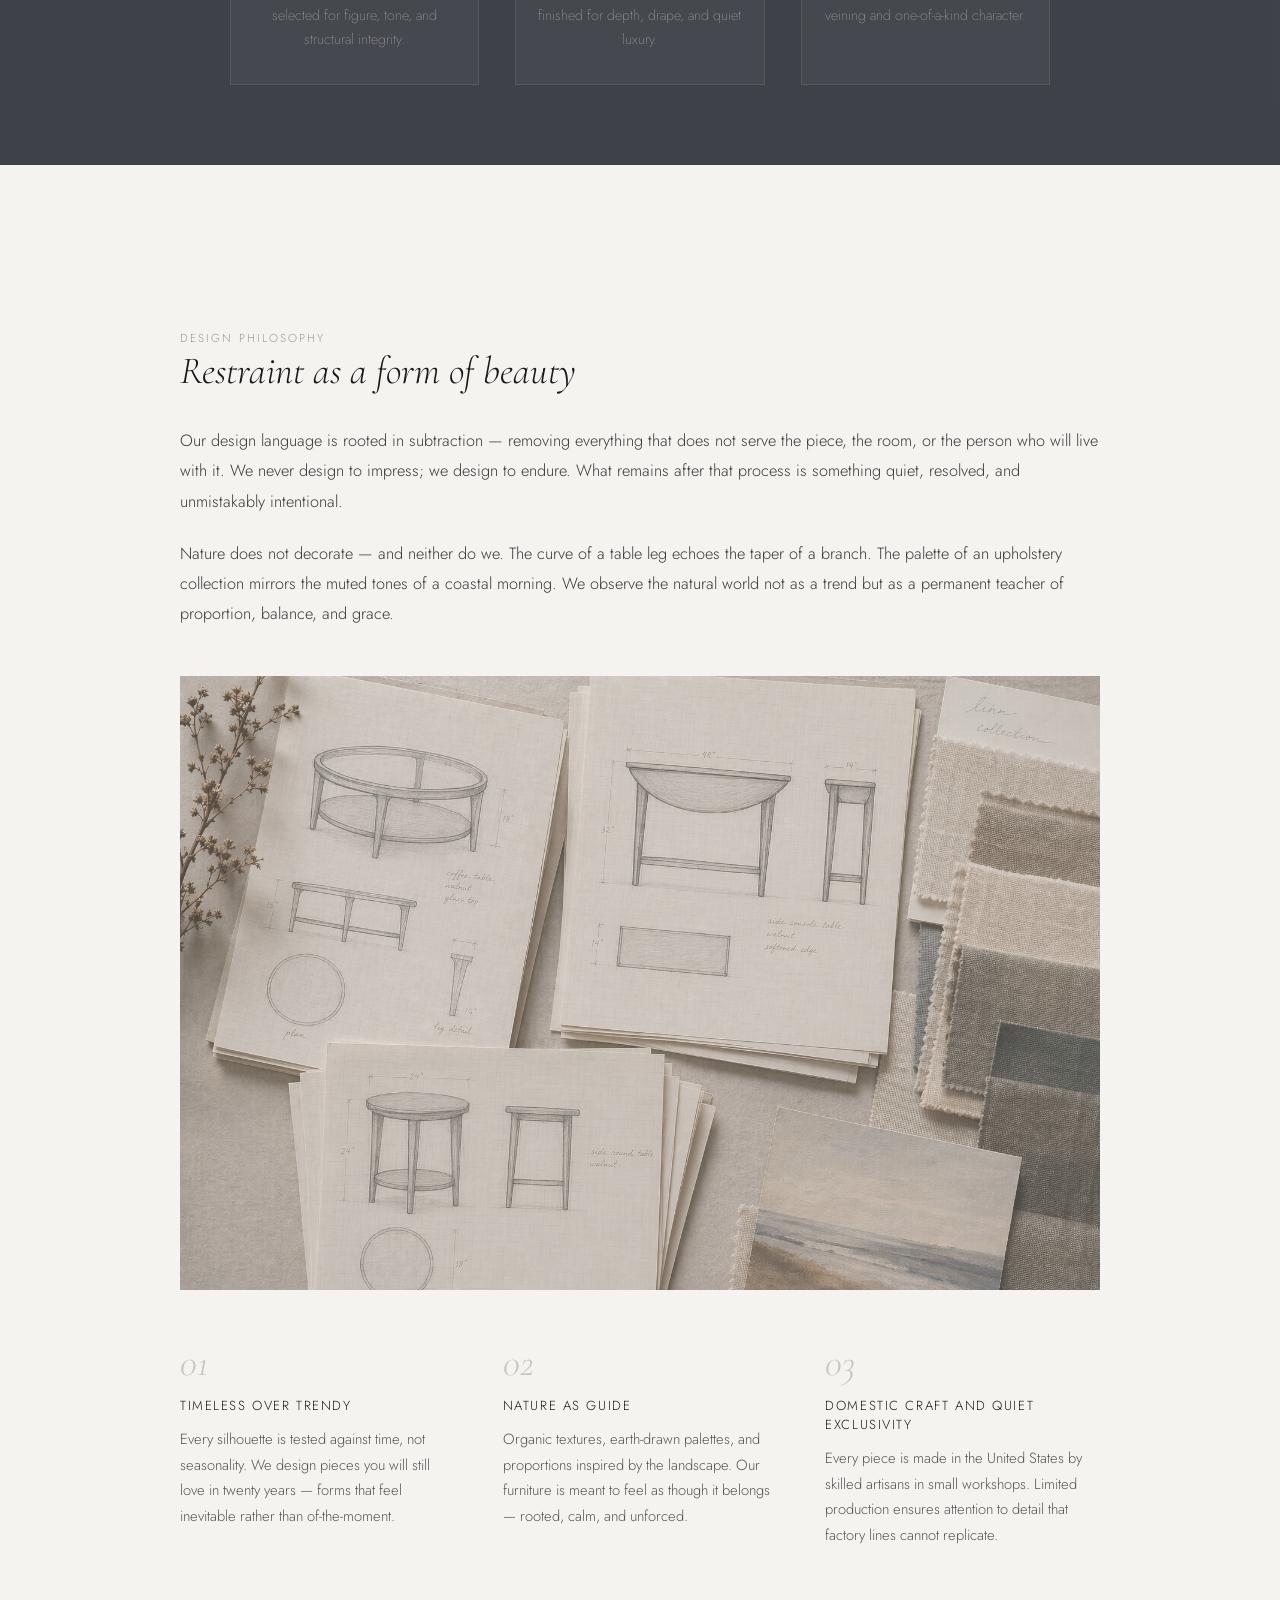
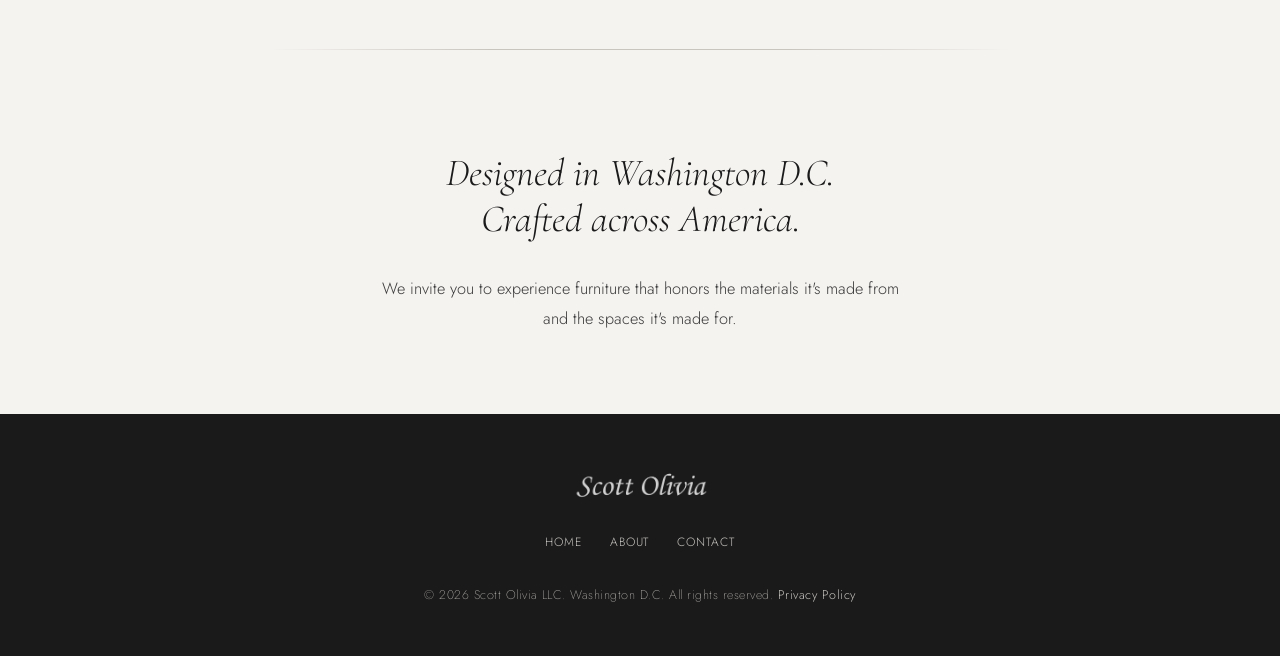
==== commit 6a480852: "ss with img updates" ====
--- a/about.html
+++ b/about.html
@@ -291,7 +291,9 @@
       <p class="section__text">Each collection is developed in limited runs — never mass-produced, never rushed. Our workshop partners are small, family-operated studios across the United States who share our belief that patience is a material in itself. Together, we create pieces meant to age gracefully, gathering character the way a landscape gathers light.</p>
       <p class="section__text">We draw from the gentle contours of nature — the soft arc of a riverstone, the warm grain of sun-bleached driftwood, the quiet symmetry of a leaf at rest. These are not literal translations but quiet inspirations, woven into profiles and proportions that feel inherently calm.</p>
       </div>
-      <img src="img/5.png" alt="" class="img-our-story-slide">
+      <img src="img/about-slides/12.png" alt="" class="img-our-story-slide" style=" object-fit: cover;
+  height: 485px;
+  width: 100%;">
     </section>
 
     <div class="divider"><div class="divider__line"></div></div>
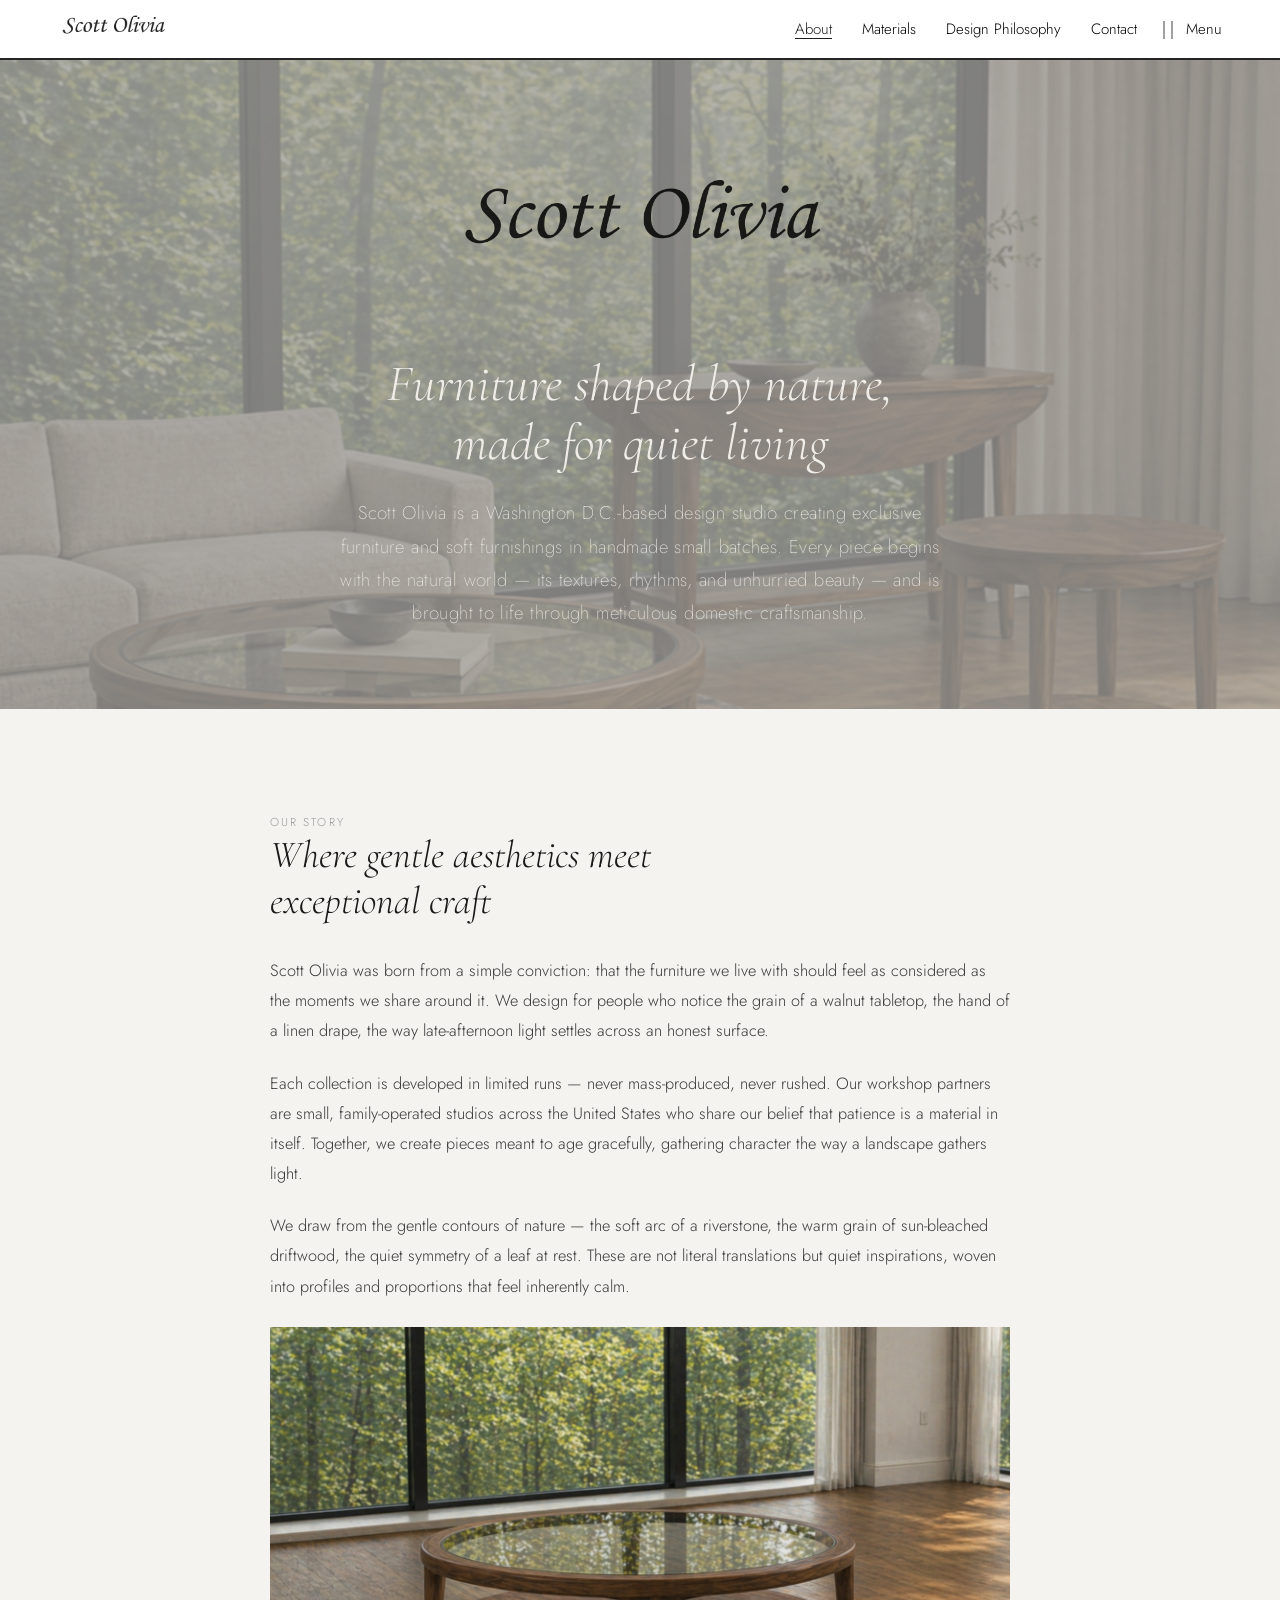
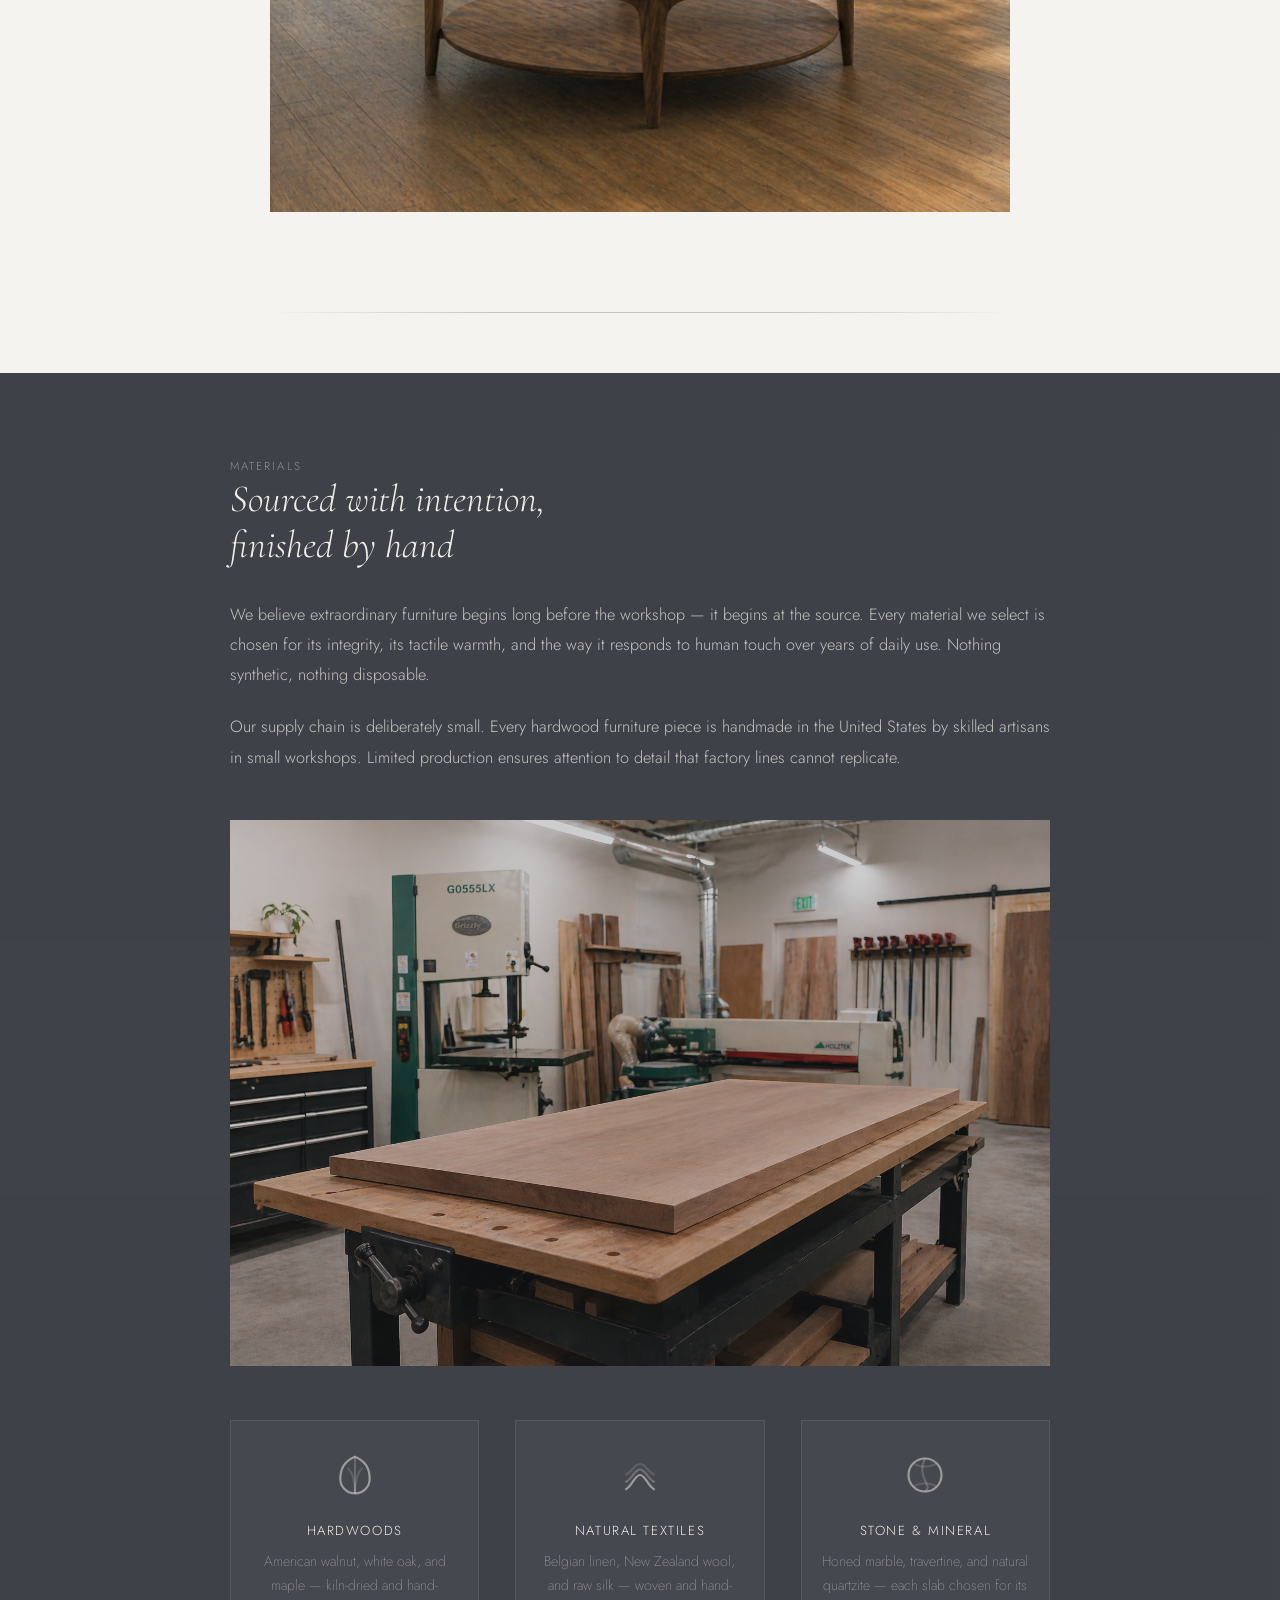
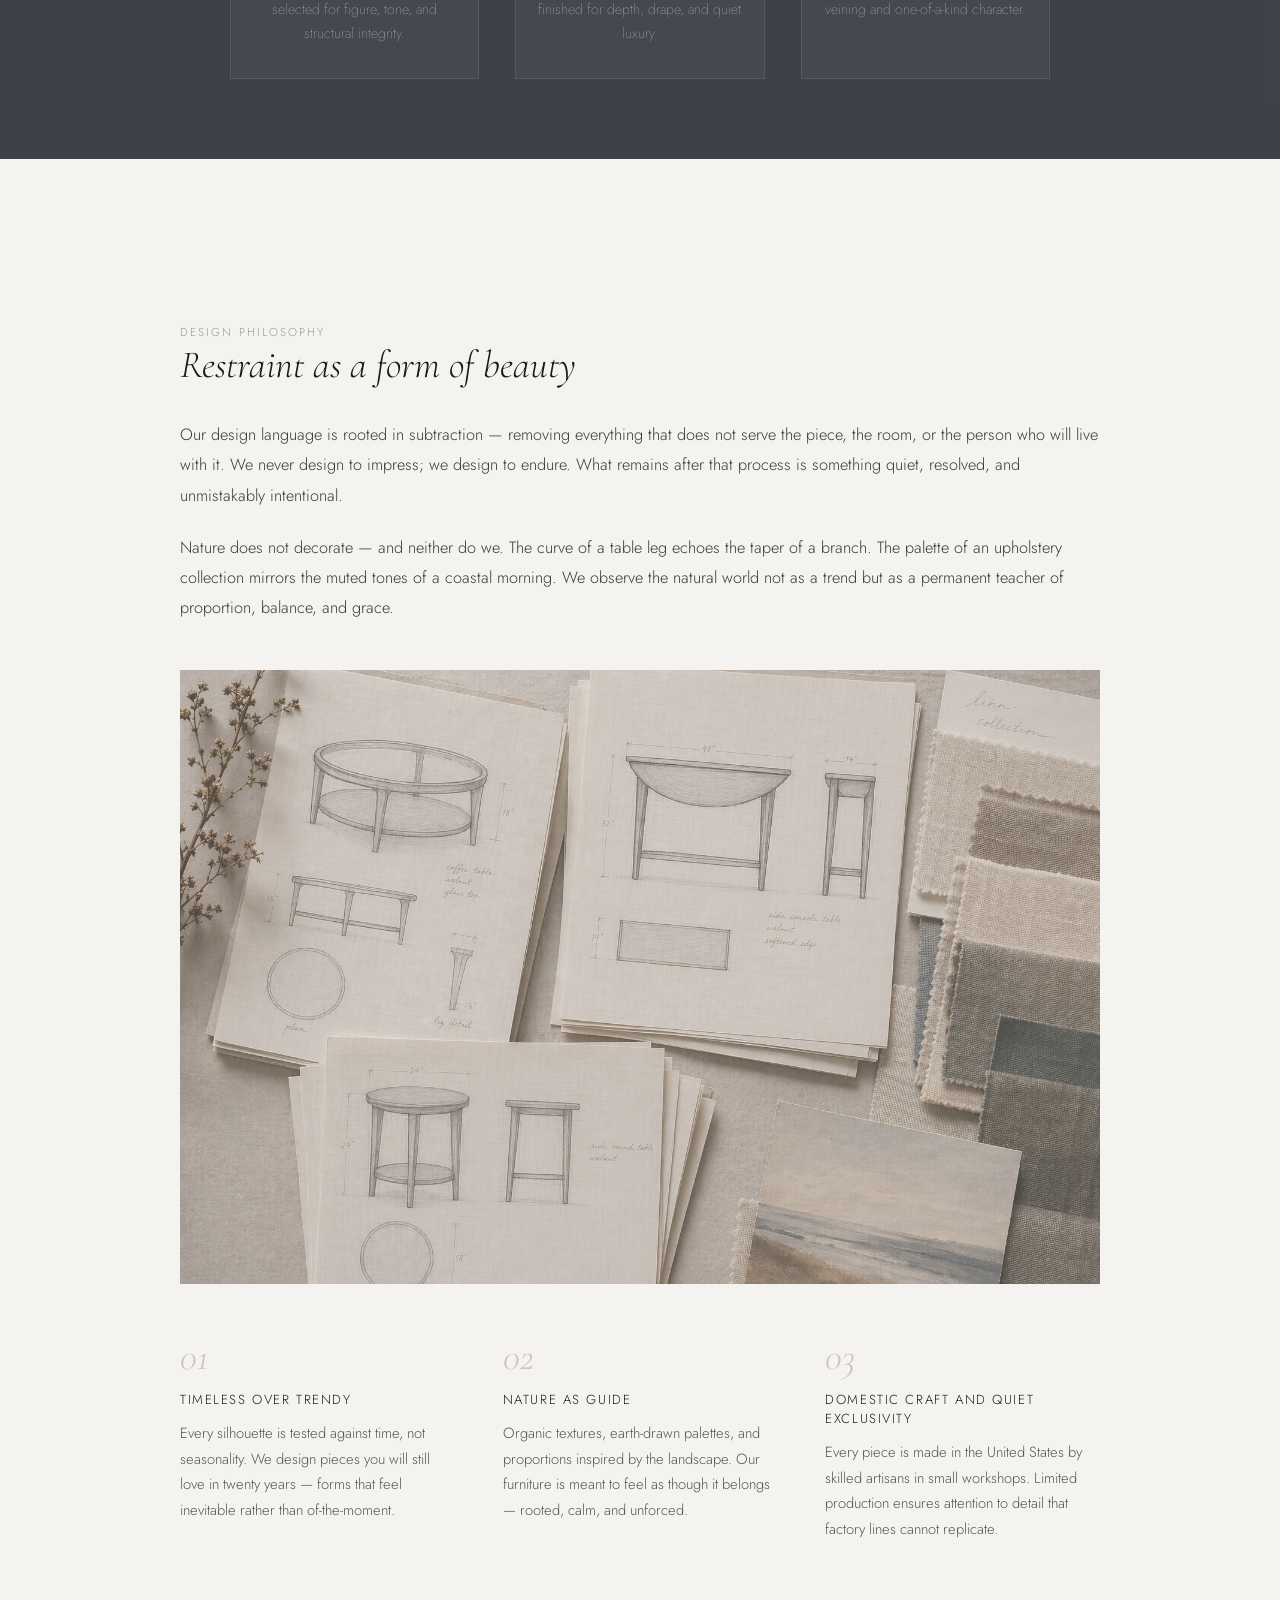
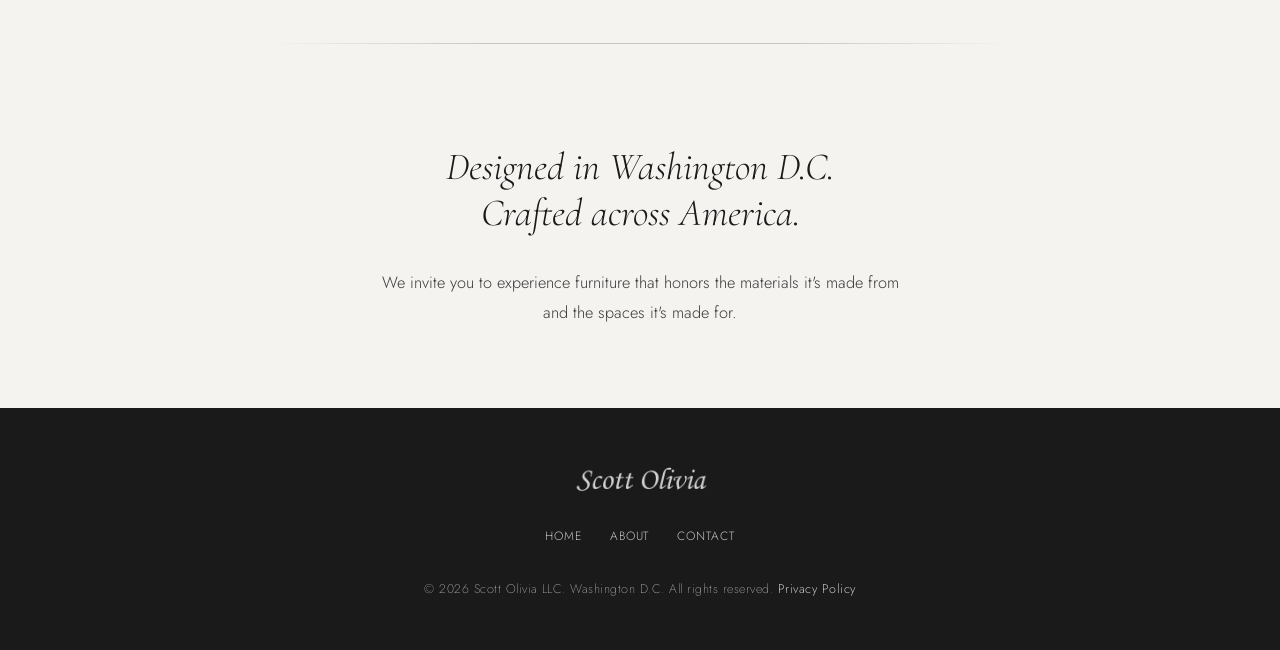
==== commit 518c58e4: "ss with img updates" ====
--- a/about.html
+++ b/about.html
@@ -264,6 +264,27 @@
       .band { padding: 40px 20px; }
       .materials-grid { grid-template-columns: 1fr; gap: 20px; }
     }
+
+    /* ── STORY SLIDESHOW ── */
+    .story-slideshow {
+      position: relative;
+      height: 485px;
+      width: 100%;
+      overflow: hidden;
+      margin: 25px 0 0 0;
+    }
+    .story-slideshow__slide {
+      position: absolute;
+      inset: 0;
+      width: 100%;
+      height: 100%;
+      object-fit: cover;
+      opacity: 0;
+      transition: opacity 1.2s ease-in-out;
+    }
+    .story-slideshow__slide.active {
+      opacity: 1;
+    }
   </style>
 </head>
 <body>
@@ -291,9 +312,13 @@
       <p class="section__text">Each collection is developed in limited runs — never mass-produced, never rushed. Our workshop partners are small, family-operated studios across the United States who share our belief that patience is a material in itself. Together, we create pieces meant to age gracefully, gathering character the way a landscape gathers light.</p>
       <p class="section__text">We draw from the gentle contours of nature — the soft arc of a riverstone, the warm grain of sun-bleached driftwood, the quiet symmetry of a leaf at rest. These are not literal translations but quiet inspirations, woven into profiles and proportions that feel inherently calm.</p>
       </div>
-      <img src="img/about-slides/12.png" alt="" class="img-our-story-slide" style=" object-fit: cover;
-  height: 485px;
-  width: 100%;">
+      <div class="story-slideshow">
+        <img src="img/about-slides/3.png"   alt="" class="story-slideshow__slide active">
+        <img src="img/about-slides/4.png"   alt="" class="story-slideshow__slide">
+        <img src="img/about-slides/5.png"   alt="" class="story-slideshow__slide">
+        <img src="img/about-slides/12.png"  alt="" class="story-slideshow__slide">
+        <img src="img/about-slides/12a.png" alt="" class="story-slideshow__slide">
+      </div>
     </section>
 
     <div class="divider"><div class="divider__line"></div></div>
@@ -406,6 +431,18 @@
   ], { openMenuOnDesktop: true, trackSections: true });
   </script>
   <script>
+  /* ── Story slideshow ── */
+  (function () {
+    const slides = document.querySelectorAll('.story-slideshow__slide');
+    let current = 0;
+    setInterval(function () {
+      slides[current].classList.remove('active');
+      current = (current + 1) % slides.length;
+      slides[current].classList.add('active');
+    }, 4000);
+  })();
+  </script>
+  <script>
   /* ── Scroll-triggered fade-in ── */
   const sections = document.querySelectorAll('.section, .band');
   const observer = new IntersectionObserver((entries) => {
